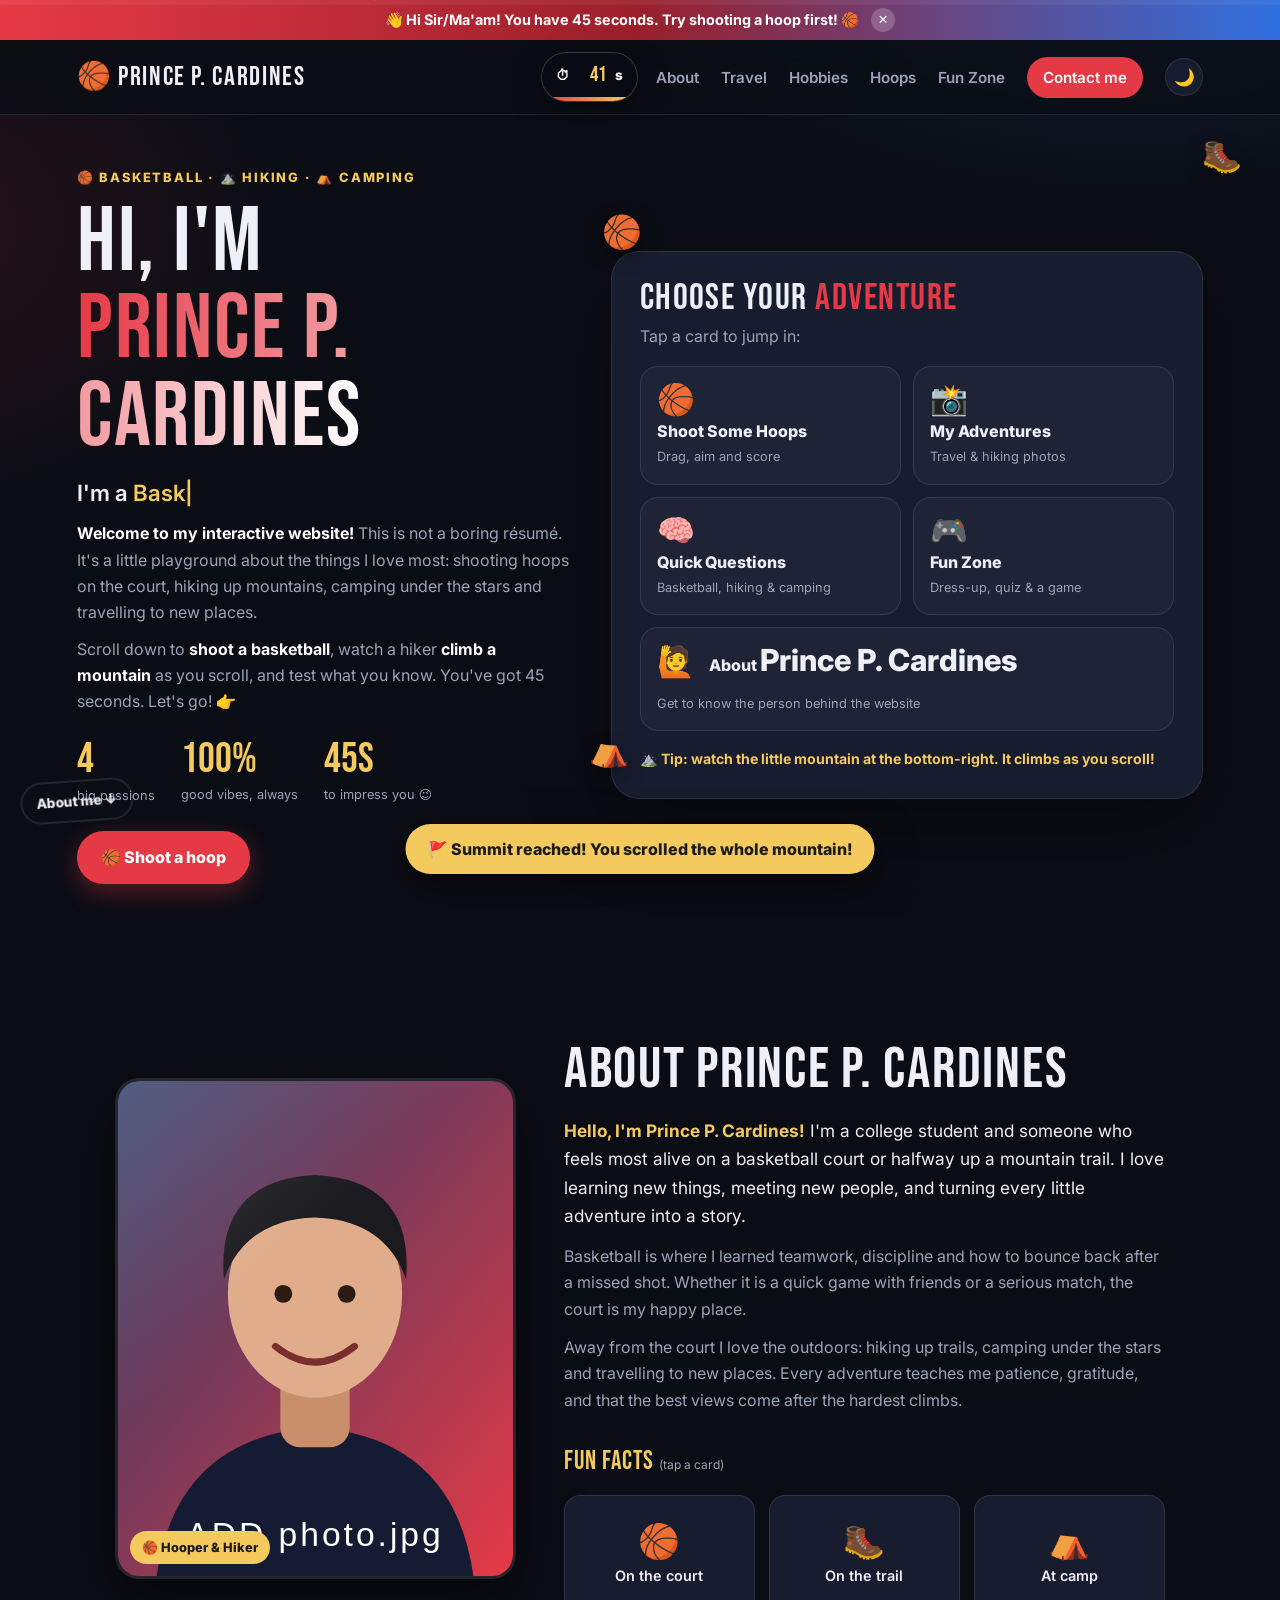
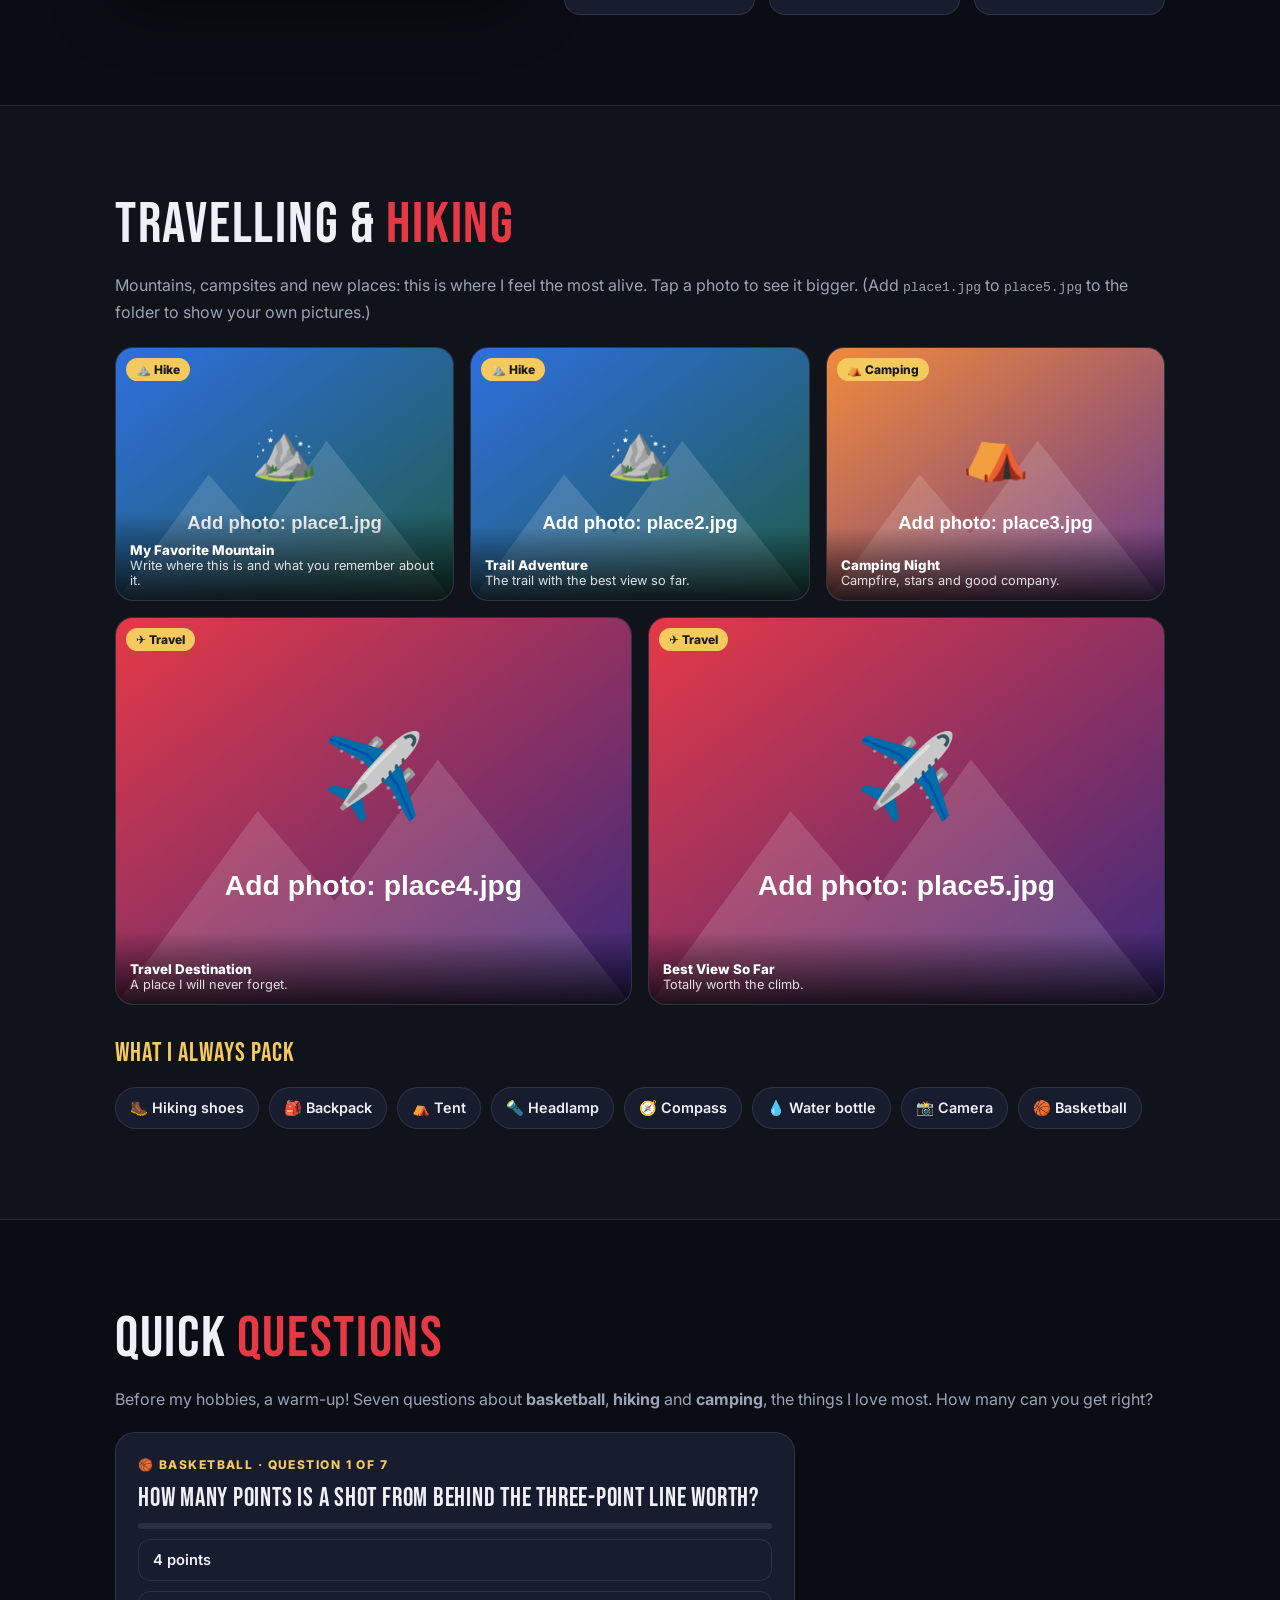
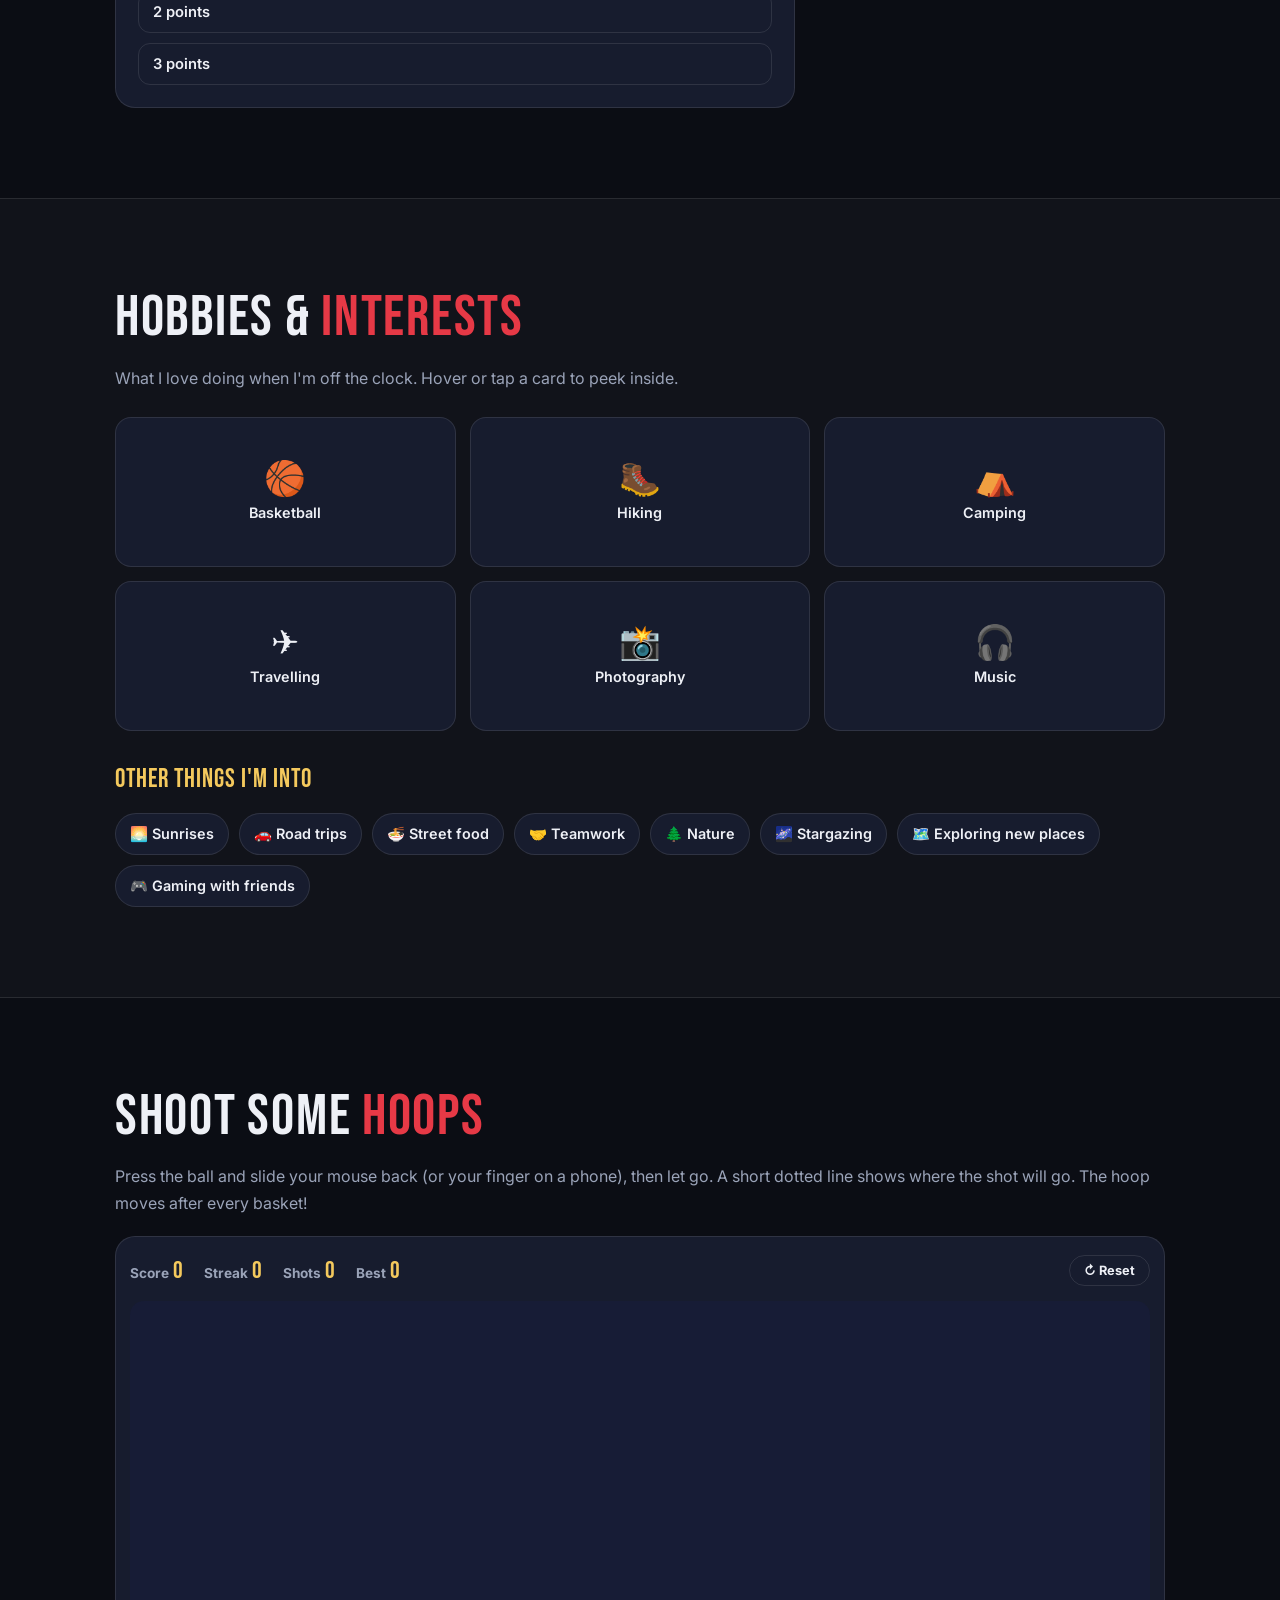
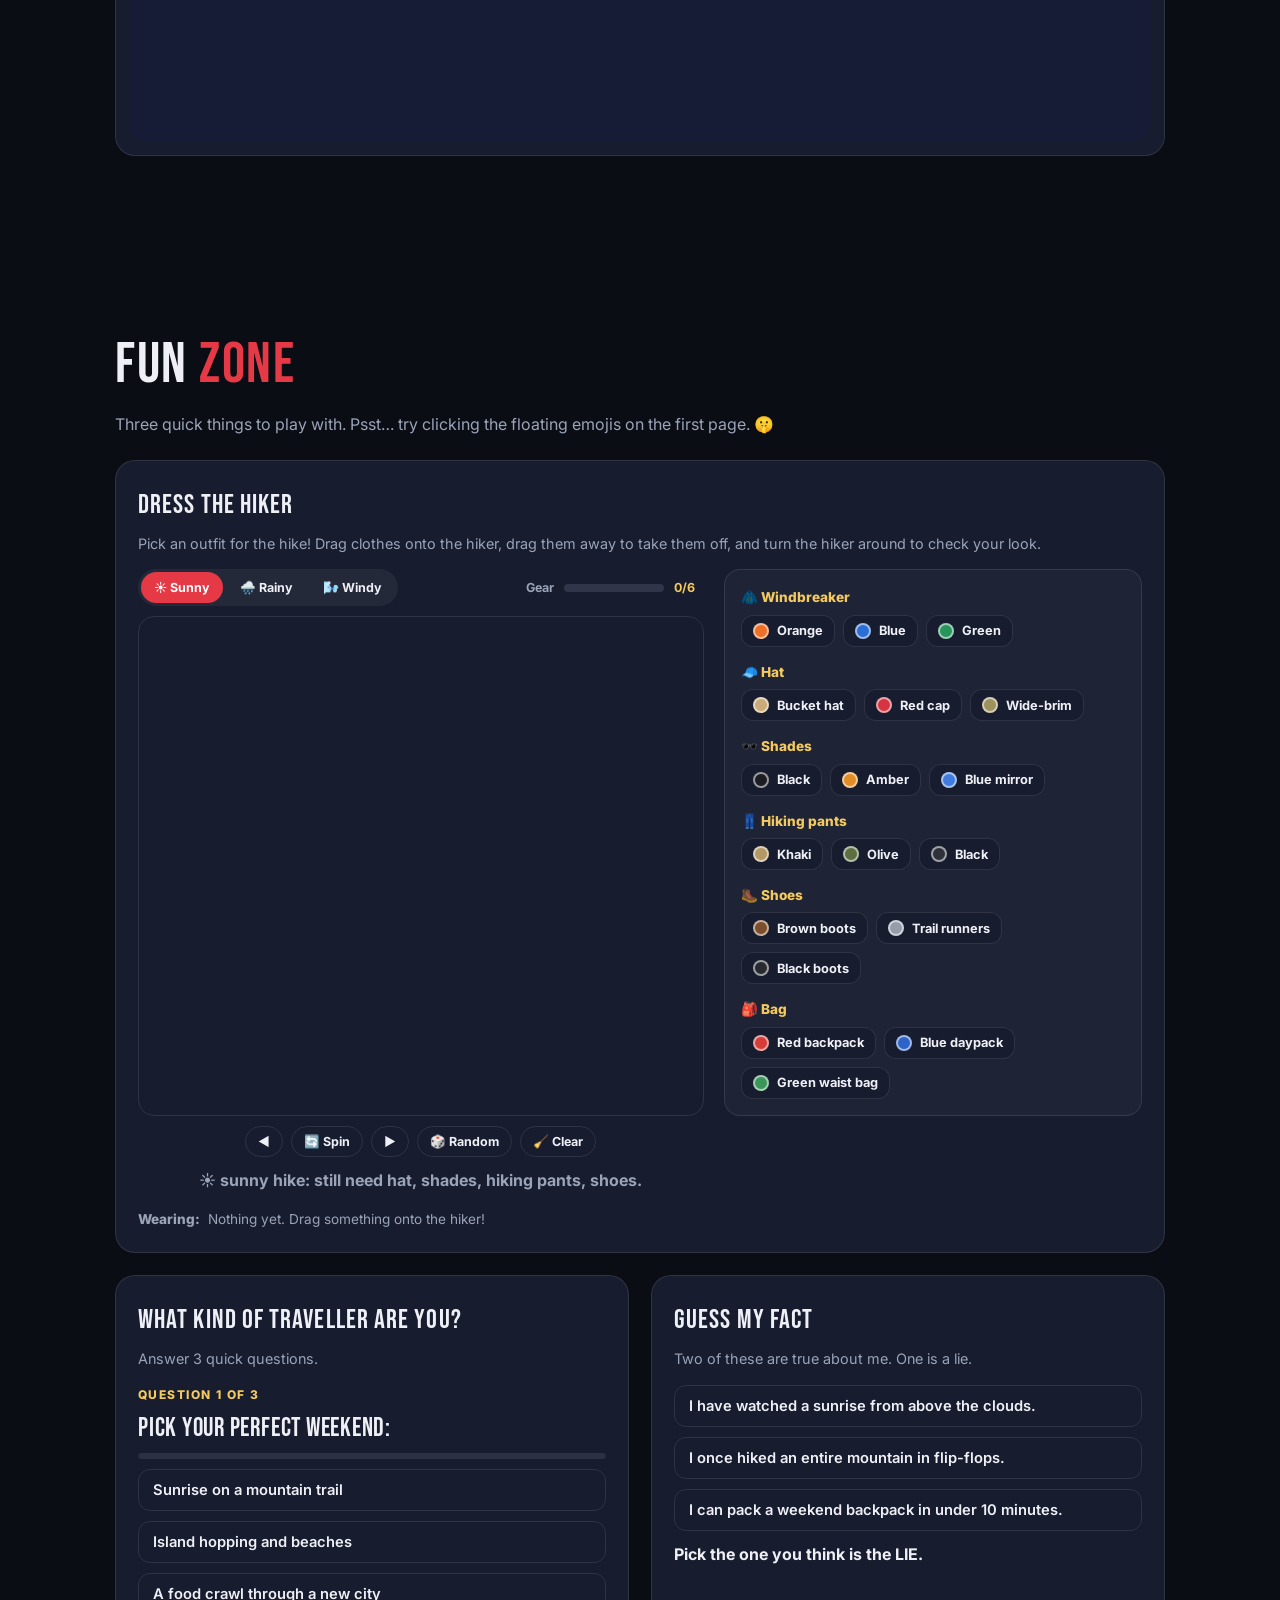
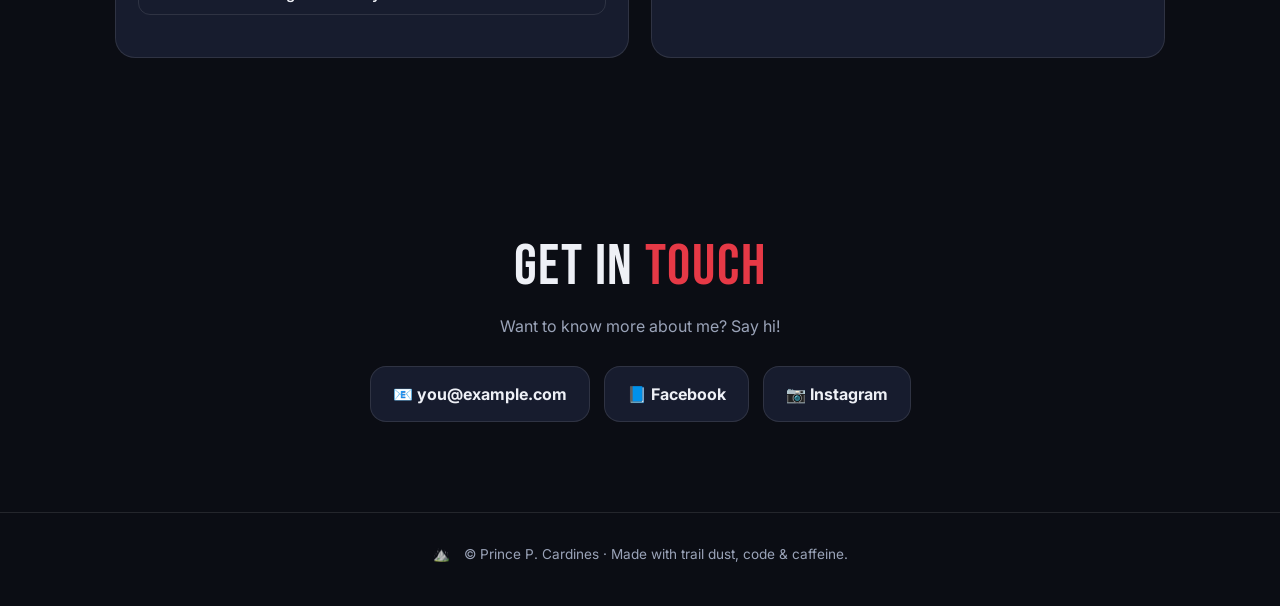
==== hci3.html @ 2a35c849 "Add files via upload" ====
<!DOCTYPE html>
<html lang="en">
<head>
<meta charset="UTF-8">
<meta name="viewport" content="width=device-width, initial-scale=1">
<title>Prince P. Cardines | Basketball, Hiking &amp; Camping</title>
<meta name="description" content="Interactive personal website of Prince P. Cardines: basketball, hiking, camping and travel. Shoot some hoops and climb the mountain!">
<link rel="preconnect" href="https://fonts.googleapis.com">
<link rel="preconnect" href="https://fonts.gstatic.com" crossorigin>
<link href="https://fonts.googleapis.com/css2?family=Bebas+Neue&family=Inter:wght@400;600;800&display=swap" rel="stylesheet">
<script>try{var t=localStorage.getItem('hc1-theme');if(t)document.documentElement.setAttribute('data-theme',t)}catch(e){}</script>
<link rel="stylesheet" href="hci3.css">
</head>
<body>

<div class="progress" aria-hidden="true"><span id="progressBar"></span></div>

<div class="welcome" id="welcome" role="note">
  <span>👋 Hi Sir/Ma'am! You have 45 seconds. Try shooting a hoop first! 🏀</span>
  <button id="welcomeClose" aria-label="Dismiss welcome message">✕</button>
</div>

<nav class="nav">
  <a class="logo" href="#home" aria-label="Prince P. Cardines, home">🏀 <span class="full" data-name>Prince P. Cardines</span><span class="ini" aria-hidden="true">PPC</span></a>
  <div class="timer" id="timer" aria-label="45 second visit timer"><span aria-hidden="true">⏱</span><b id="timerText">45</b><span>s</span></div>
  <div class="links">
    <a href="#about">About</a>
    <a href="#travel">Travel</a>
    <a href="#hobbies">Hobbies</a>
    <a href="#hoops">Hoops</a>
    <a href="#play">Fun Zone</a>
    <a href="#contact" class="pill">Contact me</a>
    <button id="themeBtn" class="theme" aria-label="Toggle light or dark theme">🌙</button>
  </div>
</nav>

<!-- ================= HERO: INTRODUCTION ================= -->
<header id="home" class="hero">
  <button class="float f1" type="button" aria-label="Secret basketball">🏀</button>
  <button class="float f2" type="button" aria-label="Secret tent">⛺</button>
  <button class="float f3" type="button" aria-label="Secret hiking boot">🥾</button>

  <div class="hero-text">
    <p class="eyebrow">🏀 Basketball &middot; ⛰️ Hiking &middot; ⛺ Camping</p>
    <h1>Hi, I'm<br><span class="name" data-name>Prince P. Cardines</span></h1>
    <p class="role">I'm a <span id="typed" class="typed"></span><span class="cursor">|</span></p>
    <p class="lead"><strong>Welcome to my interactive website!</strong> This is not a boring r&eacute;sum&eacute;. It's a little playground about the things I love most: shooting hoops on the court, hiking up mountains, camping under the stars and travelling to new places.</p>
    <p class="lead">Scroll down to <strong>shoot a basketball</strong>, watch a hiker <strong>climb a mountain</strong> as you scroll, and test what you know. You've got 45 seconds. Let's go! 👉</p>

    <div class="stats">
      <div><b data-count="4">0</b><span>big passions</span></div>
      <div><b data-count="100" data-suffix="%">0</b><span>good vibes, always</span></div>
      <div><b data-count="45" data-suffix="s">0</b><span>to impress you 😉</span></div>
    </div>

    <div class="cta">
      <a href="#hoops" class="btn">🏀 Shoot a hoop</a>
      <a href="#about" class="btn ghost">About me ↓</a>
    </div>
  </div>

  <div class="adventure" aria-label="What is inside this website">
    <h2>Choose your <span class="red">adventure</span></h2>
    <p>Tap a card to jump in:</p>
    <div class="tiles">
      <a class="tile" href="#hoops"><span>🏀</span><b>Shoot Some Hoops</b><small>Drag, aim and score</small></a>
      <a class="tile" href="#travel"><span>📸</span><b>My Adventures</b><small>Travel &amp; hiking photos</small></a>
      <a class="tile" href="#questions"><span>🧠</span><b>Quick Questions</b><small>Basketball, hiking &amp; camping</small></a>
      <a class="tile" href="#play"><span>🎮</span><b>Fun Zone</b><small>Dress-up, quiz &amp; a game</small></a>
      <a class="tile wide" href="#about"><span>🙋</span><b>About <span data-name>Prince P. Cardines</span></b><small>Get to know the person behind the website</small></a>
    </div>
    <p class="tip">⛰️ Tip: watch the little mountain at the bottom-right. It climbs as you scroll!</p>
  </div>
</header>

<main>
<!-- ================= ABOUT ================= -->
<section id="about" class="section">
  <div class="wrap about reveal">
    <div class="photo-card" id="photoCard">
      <!-- Put your picture in the same folder and name it photo.jpg -->
      <img id="photo" src="photo.jpg" alt="Portrait of Prince P. Cardines">
      <div class="badge">🏀 Hooper &amp; Hiker</div>
    </div>
    <div>
      <h2 class="title">About <span data-name>Prince P. Cardines</span></h2>
      <p class="intro"><strong>Hello, I'm <span data-name>Prince P. Cardines</span>!</strong> I'm a college student and someone who feels most alive on a basketball court or halfway up a mountain trail. I love learning new things, meeting new people, and turning every little adventure into a story.</p>
      <p>Basketball is where I learned teamwork, discipline and how to bounce back after a missed shot. Whether it is a quick game with friends or a serious match, the court is my happy place.</p>
      <p>Away from the court I love the outdoors: hiking up trails, camping under the stars and travelling to new places. Every adventure teaches me patience, gratitude, and that the best views come after the hardest climbs.</p>

      <h3 class="sub">Fun facts <small>(tap a card)</small></h3>
      <div class="facts">
        <div class="flip" tabindex="0"><div class="inner">
          <div class="face front"><span>🏀</span><p>On the court</p></div>
          <div class="face back"><p>Always ready for a <b>pickup game</b>.</p></div>
        </div></div>
        <div class="flip" tabindex="0"><div class="inner">
          <div class="face front"><span>🥾</span><p>On the trail</p></div>
          <div class="face back"><p><b>Slow and steady</b> wins the summit.</p></div>
        </div></div>
        <div class="flip" tabindex="0"><div class="inner">
          <div class="face front"><span>⛺</span><p>At camp</p></div>
          <div class="face back"><p>Best part: <b>campfire stories</b>.</p></div>
        </div></div>
      </div>
    </div>
  </div>
</section>

<!-- ================= TRAVELLING & HIKING (5 photo slots) ================= -->
<section id="travel" class="section alt">
  <div class="wrap reveal">
    <h2 class="title">Travelling &amp; <span class="red">Hiking</span></h2>
    <p class="muted">Mountains, campsites and new places: this is where I feel the most alive. Tap a photo to see it bigger. (Add <code>place1.jpg</code> to <code>place5.jpg</code> to the folder to show your own pictures.)</p>
    <div class="gallery" id="gallery"></div>
    <h3 class="sub">What I always pack</h3>
    <div class="chips">
      <span>🥾 Hiking shoes</span><span>🎒 Backpack</span><span>⛺ Tent</span><span>🔦 Headlamp</span>
      <span>🧭 Compass</span><span>💧 Water bottle</span><span>📸 Camera</span><span>🏀 Basketball</span>
    </div>
  </div>
</section>

<!-- ================= QUESTIONS (before hobbies) ================= -->
<section id="questions" class="section">
  <div class="wrap reveal">
    <h2 class="title">Quick <span class="red">Questions</span></h2>
    <p class="muted">Before my hobbies, a warm-up! Seven questions about <b>basketball</b>, <b>hiking</b> and <b>camping</b>, the things I love most. How many can you get right?</p>
    <div class="trivia" id="trivia" aria-live="polite"></div>
  </div>
</section>

<!-- ================= HOBBIES ================= -->
<section id="hobbies" class="section alt">
  <div class="wrap reveal">
    <h2 class="title">Hobbies &amp; <span class="red">Interests</span></h2>
    <p class="muted">What I love doing when I'm off the clock. Hover or tap a card to peek inside.</p>
    <div class="hobbies">
      <div class="flip big" tabindex="0"><div class="inner"><div class="face front"><span>🏀</span><p>Basketball</p></div><div class="face back"><p>My favorite way to recharge and play with friends. Try the hoop game below!</p></div></div></div>
      <div class="flip big" tabindex="0"><div class="inner"><div class="face front"><span>🥾</span><p>Hiking</p></div><div class="face back"><p>Chasing summits and sunrises. Watch the mountain climb as you scroll.</p></div></div></div>
      <div class="flip big" tabindex="0"><div class="inner"><div class="face front"><span>⛺</span><p>Camping</p></div><div class="face back"><p>Tents, campfires, stories and a sky full of stars.</p></div></div></div>
      <div class="flip big" tabindex="0"><div class="inner"><div class="face front"><span>✈️</span><p>Travelling</p></div><div class="face back"><p>New places, new food, new people and new stories.</p></div></div></div>
      <div class="flip big" tabindex="0"><div class="inner"><div class="face front"><span>📸</span><p>Photography</p></div><div class="face back"><p>Capturing the views from every trail and every trip.</p></div></div></div>
      <div class="flip big" tabindex="0"><div class="inner"><div class="face front"><span>🎧</span><p>Music</p></div><div class="face back"><p>Lo-fi and OPM keep every road trip and hike moving.</p></div></div></div>
    </div>
    <h3 class="sub">Other things I'm into</h3>
    <div class="chips">
      <span>🌅 Sunrises</span><span>🚗 Road trips</span><span>🍜 Street food</span><span>🤝 Teamwork</span>
      <span>🌲 Nature</span><span>🌌 Stargazing</span><span>🗺️ Exploring new places</span><span>🎮 Gaming with friends</span>
    </div>
  </div>
</section>

<!-- ================= HOOPS ================= -->
<section id="hoops" class="section">
  <div class="wrap reveal">
    <h2 class="title">Shoot Some <span class="red">Hoops</span></h2>
    <p class="muted">Press the ball and slide your mouse back (or your finger on a phone), then let go. A short dotted line shows where the shot will go. The hoop moves after every basket!</p>
    <div class="court-card">
      <div class="court-hud">
        <span>Score<b id="hScore">0</b></span><span>Streak<b id="hStreak">0</b></span><span>Shots<b id="hShots">0</b></span><span>Best<b id="hBest">0</b></span>
        <button id="hReset" type="button">↻ Reset</button>
      </div>
      <canvas id="court" aria-label="Basketball shooting game. Drag the ball back with your mouse or finger and release to shoot into the hoop."></canvas>
    </div>
  </div>
</section>

<!-- ================= FUN ZONE ================= -->
<section id="play" class="section">
  <div class="wrap reveal">
    <h2 class="title">Fun <span class="red">Zone</span></h2>
    <p class="muted">Three quick things to play with. Psst… try clicking the floating emojis on the first page. 🤫</p>
    <div class="play-grid">

      <div class="play-card wide dress-card">
        <h3>Dress the Hiker</h3>
        <p class="muted">Pick an outfit for the hike! Drag clothes onto the hiker, drag them away to take them off, and turn the hiker around to check your look.</p>
        <div class="dress">
          <div class="dress-stage">
            <div class="dress-top">
              <div class="d-group" role="group" aria-label="Weather">
                <button type="button" class="d-btn on" data-wx="sunny">☀️ Sunny</button>
                <button type="button" class="d-btn" data-wx="rainy">🌧️ Rainy</button>
                <button type="button" class="d-btn" data-wx="windy">🌬️ Windy</button>
              </div>
              <div class="dress-meter"><span>Gear</span><div class="bar"><i id="dFill"></i></div><b id="dCount">0/6</b></div>
            </div>
            <canvas id="dressCv" tabindex="0" aria-label="3D hiker. Drag the background to turn the hiker around. Drag worn clothes away from the hiker to take them off. Use the left and right arrow keys to rotate."></canvas>
            <div class="dress-controls">
              <button type="button" class="d-btn" id="dLeft" aria-label="Turn left">◀</button>
              <button type="button" class="d-btn" id="dSpin">🔄 Spin</button>
              <button type="button" class="d-btn" id="dRight" aria-label="Turn right">▶</button>
              <button type="button" class="d-btn" id="dRandom">🎲 Random</button>
              <button type="button" class="d-btn" id="dClear">🧹 Clear</button>
            </div>
            <p class="dress-advice" id="dAdvice" aria-live="polite"></p>
          </div>
          <div>
            <div class="closet" id="closet" aria-label="Closet. Click an item to wear it, or drag it onto the hiker."></div>
          </div>
        </div>
        <div class="worn" id="worn" aria-live="polite"></div>
      </div>

      <div class="play-card">
        <h3>What kind of traveller are you?</h3>
        <p class="muted">Answer 3 quick questions.</p>
        <div class="quiz" id="quiz" aria-live="polite"></div>
      </div>

      <div class="play-card">
        <h3>Guess my fact</h3>
        <p class="muted">Two of these are true about me. One is a lie.</p>
        <div class="guess" id="guess">
          <button class="g-btn">I have watched a sunrise from above the clouds.</button>
          <button class="g-btn" data-lie="1">I once hiked an entire mountain in flip-flops.</button>
          <button class="g-btn">I can pack a weekend backpack in under 10 minutes.</button>
          <p id="guessOut">Pick the one you think is the LIE.</p>
          <button class="g-again" id="guessAgain" hidden>↻ Play again</button>
        </div>
      </div>

    </div>
  </div>
</section>

<!-- ================= CONTACT ================= -->
<section id="contact" class="section">
  <div class="wrap reveal contact">
    <h2 class="title">Get in <span class="red">touch</span></h2>
    <p class="muted">Want to know more about me? Say hi!</p>
    <div class="contact-cards">
      <a class="c-card" data-email href="#">📧 <span data-email-text>you@example.com</span></a>
      <a class="c-card" data-facebook href="#" target="_blank" rel="noopener">📘 Facebook</a>
      <a class="c-card" data-instagram href="#" target="_blank" rel="noopener">📷 Instagram</a>
    </div>
  </div>
</section>
</main>

<footer>
  <span aria-hidden="true">⛰️</span>
  <p>&copy; <span data-name>Prince P. Cardines</span> &middot; Made with trail dust, code &amp; caffeine.</p>
</footer>

<div class="lightbox" id="lightbox" hidden role="dialog" aria-modal="true" aria-label="Photo viewer">
  <button class="lb-close" id="lbClose" type="button" aria-label="Close photo">✕</button>
  <figure><img id="lbImg" alt=""><figcaption id="lbCap"></figcaption></figure>
</div>

<div class="climb" id="climb" aria-hidden="true">
  <svg viewBox="0 0 150 96">
    <defs><linearGradient id="mtg" x1="0" y1="0" x2="0" y2="1"><stop offset="0" stop-color="#6c7db0"/><stop offset="1" stop-color="#2a3358"/></linearGradient></defs>
    <path d="M2 94 L48 38 L64 54 L100 12 L148 94Z" fill="url(#mtg)"/>
    <path d="M100 12 L88 28 L96 25 L102 31 L108 24 L114 28Z" fill="#fff" opacity=".95"/>
    <path id="climbTrail" d="M14 90 C 34 86, 38 74, 52 70 S 70 62, 76 50 S 92 34, 100 14" fill="none" stroke="rgba(255,255,255,.4)" stroke-width="2" stroke-dasharray="3 3"/>
    <path id="climbDone" d="" fill="none" stroke="#e63946" stroke-width="2.6" stroke-linecap="round"/>
    <text x="100" y="12" font-size="12" text-anchor="middle">🚩</text>
    <text id="climbHiker" x="14" y="94" font-size="15" text-anchor="middle">🧗</text>
  </svg>
  <div class="c-info"><b id="climbAlt">0 m</b><span id="climbLabel">⛺ Base camp</span></div>
</div>

<div class="toast" id="toast" role="status" aria-live="polite"></div>

<script src="hci3.js"></script>
</body>
</html>
---- hci3.css ----
:root{
  --bg:#0b0d14; --bg2:#10131f; --card:#171c2e; --line:rgba(255,255,255,.1);
  --text:#eef0f6; --mute:#9aa3b8; --red:#e63946; --blue:#2f6fe0; --gold:#f4c95d;
  --radius:20px;
  --display:'Bebas Neue',Impact,'Arial Narrow',sans-serif;
  --body:'Inter',system-ui,-apple-system,'Segoe UI',Roboto,sans-serif;
}
*{box-sizing:border-box;margin:0;padding:0}
html{scroll-behavior:smooth;scroll-padding-top:70px}
body{
  font-family:var(--body);background:var(--bg);color:var(--text);line-height:1.65;overflow-x:hidden;
  background-image:
    radial-gradient(900px 500px at 88% -10%,rgba(47,111,224,.2),transparent 60%),
    radial-gradient(700px 500px at -10% 25%,rgba(230,57,70,.15),transparent 60%);
  background-attachment:fixed;
}
a{color:inherit;text-decoration:none}
button{font-family:inherit;cursor:pointer}
.red{color:var(--red)}
.muted{color:var(--mute)}

/* ---------- scroll progress ---------- */
.progress{position:fixed;top:0;left:0;right:0;height:5px;z-index:100;background:rgba(255,255,255,.06)}
.progress span{display:block;height:100%;width:0;
  background:linear-gradient(90deg,var(--red),var(--gold));
  background-size:100% 100%}
@keyframes stripes{to{background-position:34px 0}}

/* ---------- nav ---------- */
.nav{position:sticky;top:5px;z-index:50;display:flex;justify-content:space-between;align-items:center;
  padding:12px 6vw;backdrop-filter:blur(12px);background:rgba(11,13,20,.7);border-bottom:1px solid var(--line)}
.logo{font-family:var(--display);font-size:1.7rem;letter-spacing:.06em}
.links{display:flex;gap:22px;align-items:center;font-weight:600;font-size:.95rem}
.links a{color:var(--mute);transition:color .2s}
.links a:hover{color:#fff}
.links .pill{background:var(--red);color:#fff;padding:8px 16px;border-radius:99px}
.links .pill:hover{background:#ff4d5a}

/* ---------- hero ---------- */
.hero{display:grid;grid-template-columns:minmax(0,1fr) minmax(0,1.2fr);gap:40px;align-items:center;
  min-height:calc(100vh - 64px);padding:32px 6vw 48px}
.eyebrow{color:var(--gold);font-weight:800;letter-spacing:.14em;text-transform:uppercase;font-size:.8rem;margin-bottom:10px;animation:fadeUp .7s both}
h1{font-family:var(--display);font-weight:400;font-size:clamp(3.2rem,7.2vw,6.4rem);line-height:.95;letter-spacing:.02em;animation:fadeUp .7s .1s both}
h1 .name{background:linear-gradient(90deg,var(--red),#fff 50%,var(--blue));-webkit-background-clip:text;background-clip:text;color:transparent;
  background-size:200% 100%;animation:shine 4s linear infinite}
@keyframes shine{to{background-position:-200% 0}}
.role{font-size:1.4rem;font-weight:600;margin:14px 0 8px;animation:fadeUp .7s .2s both}
.typed{color:var(--gold)}
.cursor{color:var(--gold);animation:blink 1s steps(1) infinite}
@keyframes blink{50%{opacity:0}}
.lead{color:var(--mute);max-width:520px;animation:fadeUp .7s .3s both}
.lead strong{color:#fff}
.stats{display:flex;gap:26px;margin:24px 0;animation:fadeUp .7s .4s both;flex-wrap:wrap}
.stats b{display:block;font-family:var(--display);font-size:2.6rem;font-weight:400;color:var(--gold);line-height:1}
.stats span{font-size:.8rem;color:var(--mute)}
.cta{display:flex;gap:12px;flex-wrap:wrap;animation:fadeUp .7s .5s both}
.btn{display:inline-block;background:var(--red);color:#fff;font-weight:800;padding:13px 24px;border-radius:99px;
  transition:transform .2s,box-shadow .2s,background .2s;box-shadow:0 8px 24px rgba(230,57,70,.35)}
.btn:hover{transform:translateY(-3px);background:#ff4d5a}
.btn.ghost{background:transparent;border:2px solid var(--line);box-shadow:none}
.btn.ghost:hover{border-color:#fff;background:rgba(255,255,255,.06)}
.btn.big{font-size:1.15rem;padding:16px 34px;margin-top:22px}
@keyframes fadeUp{from{opacity:0;transform:translateY(18px)}to{opacity:1;transform:none}}

/* ---------- 3D stage ---------- */
.stage{position:relative;display:flex;flex-direction:column;height:min(78vh,740px);min-height:580px;
  border-radius:28px;border:1px solid var(--line);overflow:hidden;
  background:radial-gradient(circle at 50% 35%,#27304f 0%,#141830 55%,#0c0f1c 100%);
  box-shadow:0 30px 80px rgba(0,0,0,.5);animation:fadeUp .8s .2s both}
.stage:not(.touched){animation:fadeUp .8s .2s both,glow 2.2s 1.2s ease-in-out infinite}
@keyframes glow{0%,100%{box-shadow:0 30px 80px rgba(0,0,0,.5),0 0 0 0 rgba(244,201,93,0)}
  50%{box-shadow:0 30px 80px rgba(0,0,0,.5),0 0 0 6px rgba(244,201,93,.28)}}

.hud{position:absolute;top:14px;left:14px;right:14px;display:flex;justify-content:space-between;align-items:flex-start;gap:10px;pointer-events:none}
.meter{display:flex;align-items:center;gap:10px;background:rgba(10,12,22,.7);backdrop-filter:blur(8px);
  border:1px solid var(--line);padding:8px 14px;border-radius:99px;font-size:.78rem;font-weight:600}
.meter .bar{width:110px;height:8px;border-radius:99px;background:rgba(255,255,255,.12);overflow:hidden}
.meter i{display:block;height:100%;width:0;border-radius:99px;transition:width .15s;
  background:linear-gradient(90deg,var(--red),var(--gold));background-size:100% 100%}
.meter b{min-width:34px;text-align:right;color:var(--gold)}
.chip{background:var(--gold);color:#1b1b1b;font-weight:800;padding:8px 14px;border-radius:99px;font-size:.8rem}

.hint{position:absolute;left:50%;top:70px;transform:translateX(-50%);background:var(--gold);color:#1b1b1b;font-weight:800;
  padding:10px 18px;border-radius:99px;font-size:.9rem;pointer-events:none;white-space:nowrap;
  animation:bob 1.4s ease-in-out infinite;transition:opacity .4s}
.hint.gone{opacity:0;animation:none}
.scissor{display:inline-block;animation:snip .6s steps(2) infinite}
@keyframes bob{50%{transform:translateX(-50%) translateY(7px)}}
@keyframes snip{50%{transform:rotate(-18deg)}}



.toolbar{display:flex;flex-wrap:wrap;gap:8px 14px;padding:12px 14px;background:rgba(8,10,18,.78);border-top:1px solid var(--line);justify-content:center}
.group{display:flex;gap:4px;align-items:center;padding:3px;border-radius:99px;background:rgba(255,255,255,.05)}
.toolbar button{border:1px solid transparent;background:transparent;color:var(--text);font-size:.76rem;font-weight:700;
  padding:7px 11px;border-radius:99px;transition:background .15s,transform .15s}
.toolbar button:hover{background:rgba(255,255,255,.12);transform:translateY(-1px)}
.toolbar button.on{background:var(--red);color:#fff}
.toolbar button:focus-visible{outline:2px solid var(--gold);outline-offset:2px}

/* ---------- sections ---------- */
.section{padding:90px 6vw}
.section.alt{background:rgba(255,255,255,.025);border-block:1px solid var(--line)}
.wrap{max-width:1050px;margin:0 auto}
.title{font-family:var(--display);font-weight:400;font-size:clamp(2.4rem,5vw,3.6rem);letter-spacing:.03em;line-height:1;margin-bottom:18px}
.sub{font-family:var(--display);font-weight:400;font-size:1.6rem;letter-spacing:.04em;margin:28px 0 12px;color:var(--gold)}
.sub small{font-family:var(--body);font-size:.75rem;color:var(--mute);letter-spacing:0}
.reveal{opacity:0;transform:translateY(34px);transition:opacity .8s,transform .8s}
.reveal.in{opacity:1;transform:none}

.about{display:grid;grid-template-columns:minmax(0,.8fr) minmax(0,1.2fr);gap:48px;align-items:center}
.about p{color:var(--mute);margin-bottom:12px}
.photo-card{position:relative;aspect-ratio:4/5;border-radius:24px;overflow:hidden;border:3px solid var(--line);
  transition:transform .15s ease-out;transform-style:preserve-3d;box-shadow:0 24px 60px rgba(0,0,0,.5);will-change:transform}
.photo-card::before{content:"";position:absolute;inset:0;z-index:2;pointer-events:none;border-radius:21px;
  background:linear-gradient(135deg,rgba(255,255,255,.18),transparent 40%)}
.photo-card img{width:100%;height:100%;object-fit:cover;display:block}
.badge{position:absolute;left:12px;bottom:12px;z-index:3;background:var(--gold);color:#1b1b1b;font-weight:800;font-size:.8rem;padding:6px 12px;border-radius:99px}

/* flip cards */
.facts,.hobbies{display:grid;gap:14px}
.facts{grid-template-columns:repeat(3,1fr)}
.hobbies{grid-template-columns:repeat(3,1fr);margin-top:26px}
.flip{perspective:800px;height:120px;cursor:pointer;outline:none}
.flip.big{height:150px}
.flip .inner{position:relative;width:100%;height:100%;transition:transform .55s;transform-style:preserve-3d}
.flip.flipped .inner{transform:rotateY(180deg)}
@media (hover:hover){.flip:hover .inner{transform:rotateY(180deg)}}
.flip:focus-visible .inner{outline:2px solid var(--gold);border-radius:16px}
.face{position:absolute;inset:0;backface-visibility:hidden;-webkit-backface-visibility:hidden;border-radius:16px;
  display:flex;flex-direction:column;align-items:center;justify-content:center;text-align:center;padding:12px;
  background:var(--card);border:1px solid var(--line)}
.face span{font-size:2.1rem;line-height:1.1}
.face p{margin:4px 0 0;color:var(--text);font-weight:600;font-size:.9rem}
.face.back{transform:rotateY(180deg);background:linear-gradient(135deg,var(--red),#9b1f2b)}
.face.back p{color:#fff;margin:0;font-weight:600}

/* skills */
.skill-grid{display:grid;grid-template-columns:repeat(2,1fr);gap:20px 40px}
.skill .row{display:flex;justify-content:space-between;font-weight:600;margin-bottom:6px}
.skill .row b{color:var(--gold)}
.skill .bar{height:12px;border-radius:99px;background:rgba(255,255,255,.08);overflow:hidden}
.skill i{display:block;height:100%;width:0;border-radius:99px;transition:width 1.4s cubic-bezier(.2,.8,.2,1);
  background:linear-gradient(90deg,var(--red),var(--gold));background-size:100% 100%}
.skills.in .skill i{width:var(--lvl)}
.skills.in .skill:nth-child(2) i{transition-delay:.1s}.skills.in .skill:nth-child(3) i{transition-delay:.2s}
.skills.in .skill:nth-child(4) i{transition-delay:.3s}.skills.in .skill:nth-child(5) i{transition-delay:.4s}
.skills.in .skill:nth-child(6) i{transition-delay:.5s}
.chips{display:flex;flex-wrap:wrap;gap:10px}
.chips span{background:var(--card);border:1px solid var(--line);padding:8px 14px;border-radius:99px;font-weight:600;font-size:.9rem;
  transition:transform .2s,border-color .2s,background .2s}
.chips span:hover{transform:translateY(-4px) rotate(-2deg);border-color:var(--gold);background:#1f2540}


/* contact */
.contact{text-align:center}
.contact-cards{display:flex;flex-wrap:wrap;justify-content:center;gap:14px;margin-top:26px}
.c-card{background:var(--card);border:1px solid var(--line);padding:14px 22px;border-radius:16px;font-weight:700;transition:transform .2s,border-color .2s}
.c-card:hover{transform:translateY(-5px);border-color:var(--red)}

footer{display:flex;align-items:center;justify-content:center;gap:14px;padding:30px 6vw 40px;color:var(--mute);font-size:.85rem;border-top:1px solid var(--line)}

.toast{position:fixed;left:50%;bottom:26px;transform:translate(-50%,30px);opacity:0;z-index:200;pointer-events:none;
  background:var(--gold);color:#1b1b1b;font-weight:800;padding:12px 22px;border-radius:99px;box-shadow:0 12px 40px rgba(0,0,0,.5);
  transition:opacity .3s,transform .3s;max-width:92vw;text-align:center}
.toast.show{opacity:1;transform:translate(-50%,0)}

/* ---------- responsive ---------- */
@media (max-width:960px){
  .hero{grid-template-columns:1fr;min-height:0}
  .stage{height:78vh;min-height:560px}
  .about{grid-template-columns:1fr}
  .photo-card{max-width:320px;margin:0 auto}
  .skill-grid{grid-template-columns:1fr}
  .links a:not(.pill){display:none}
}
@media (max-width:560px){
  .facts,.hobbies{grid-template-columns:repeat(2,1fr)}
  
  .meter .bar{width:70px}
}
@media (prefers-reduced-motion:reduce){
  *,*::before,*::after{animation-duration:.01ms!important;animation-iteration-count:1!important;transition-duration:.01ms!important}
  html{scroll-behavior:auto}
  .reveal{opacity:1;transform:none}
}

/* ================= NEW FEATURES (hc1) ================= */

/* light theme */
:root[data-theme="light"]{
  --bg:#f4f6fb; --card:#ffffff; --line:rgba(15,20,40,.13);
  --text:#151826; --mute:#566079; --gold:#c07f00;
}
:root[data-theme="light"] .nav{background:rgba(244,246,251,.8)}
:root[data-theme="light"] .links a:hover{color:var(--text)}
:root[data-theme="light"] .section.alt{background:rgba(15,20,40,.04)}
:root[data-theme="light"] h1 .name{background-image:linear-gradient(90deg,var(--red),#151826 50%,var(--blue));-webkit-background-clip:text;background-clip:text}
:root[data-theme="light"] .lead strong{color:var(--text)}
:root[data-theme="light"] .btn.ghost:hover{border-color:var(--text);background:rgba(15,20,40,.05)}
:root[data-theme="light"] .chips span:hover{background:#e8ecf7}
:root[data-theme="light"] .photo-card,:root[data-theme="light"] .c-card{box-shadow:0 6px 20px rgba(15,20,40,.08)}

.theme{background:var(--card);border:1px solid var(--line);color:var(--text);width:38px;height:38px;border-radius:50%;font-size:1.05rem;
  display:inline-grid;place-items:center;transition:transform .2s,border-color .2s}
.theme:hover{transform:rotate(20deg) scale(1.08);border-color:var(--gold)}
.theme:focus-visible{outline:2px solid var(--gold);outline-offset:2px}

/* welcome strip */
.welcome{display:flex;align-items:center;justify-content:center;gap:12px;padding:8px 14px;text-align:center;
  background:linear-gradient(90deg,var(--red),#9b1f2b 50%,var(--blue));color:#fff;font-weight:700;font-size:.9rem;
  max-height:80px;overflow:hidden;transition:max-height .4s,padding .4s,opacity .4s}
.welcome.hide{max-height:0;padding-block:0;opacity:0}
.welcome button{background:rgba(255,255,255,.2);border:0;color:#fff;width:24px;height:24px;border-radius:50%;line-height:1;font-size:.8rem}
.welcome button:hover{background:rgba(255,255,255,.35)}

/* 45s countdown badge */
.timer{position:relative;margin-left:auto;margin-right:18px;display:flex;align-items:center;gap:8px;
  padding:5px 14px 9px;border-radius:99px;font-weight:800;font-size:.85rem;overflow:hidden;
  background:rgba(10,12,22,.85);color:#fff;border:1px solid rgba(255,255,255,.18);backdrop-filter:blur(8px);
  box-shadow:0 10px 30px rgba(0,0,0,.35);--p:100%}
.timer b{font-family:var(--display);font-weight:400;font-size:1.3rem;letter-spacing:.04em;color:var(--gold);min-width:1.4em;text-align:right}
.timer::after{content:"";position:absolute;left:0;bottom:0;height:4px;width:var(--p);transition:width .3s linear;
  background:linear-gradient(90deg,var(--red),var(--gold));background-size:100% 100%}
.timer.low b{color:#ff6b75;animation:blink 1s steps(1) infinite}
.timer.done{background:var(--gold);color:#1b1b1b;animation:fadeUp .5s both}
.timer.done::after{display:none}

/* confetti layer */
.confetti{position:fixed;inset:0;width:100%;height:100%;pointer-events:none;z-index:300}



/* fun zone */
.muted.center,.center{text-align:center}
.play-grid{display:grid;grid-template-columns:repeat(2,minmax(0,1fr));gap:22px;margin-top:22px}
.play-card{background:var(--card);border:1px solid var(--line);border-radius:var(--radius);padding:22px}
.play-card.wide{grid-column:1/-1}
.play-card h3{font-family:var(--display);font-weight:400;font-size:1.7rem;letter-spacing:.04em;margin-bottom:4px}
.play-card .muted{font-size:.9rem;margin-bottom:14px}

.ba{position:relative;--pos:50%;max-width:620px;margin:0 auto;aspect-ratio:4/3;border-radius:16px;overflow:hidden;user-select:none;touch-action:pan-y;border:1px solid var(--line)}
.ba img{position:absolute;inset:0;width:100%;height:100%;object-fit:cover;pointer-events:none}
.ba .after{clip-path:inset(0 0 0 var(--pos))}
.ba .handle{position:absolute;top:0;bottom:0;left:var(--pos);width:4px;margin-left:-2px;background:#fff;pointer-events:none;box-shadow:0 0 12px rgba(0,0,0,.5)}
.ba .handle::after{content:"↔";position:absolute;top:50%;left:50%;transform:translate(-50%,-50%);width:42px;height:42px;border-radius:50%;
  display:grid;place-items:center;background:var(--red);color:#fff;font-weight:800;box-shadow:0 4px 14px rgba(0,0,0,.45)}
.ba .tag{position:absolute;top:10px;padding:4px 10px;border-radius:99px;background:rgba(0,0,0,.6);color:#fff;font-size:.75rem;font-weight:800;pointer-events:none}
.ba .tag.l{left:10px}.ba .tag.r{right:10px}
.ba input{position:absolute;inset:0;width:100%;height:100%;margin:0;opacity:0;cursor:ew-resize}
.ba:focus-within{outline:3px solid var(--gold);outline-offset:3px}

.quiz{min-height:250px;display:flex;flex-direction:column;gap:10px}
.q-step{font-size:.75rem;font-weight:800;letter-spacing:.12em;text-transform:uppercase;color:var(--gold)}
.q-q,.q-res{font-family:var(--display);font-weight:400;font-size:1.6rem;letter-spacing:.03em;line-height:1.1}
.q-text{color:var(--mute)}
.q-bar{height:6px;border-radius:99px;background:rgba(128,128,150,.2);overflow:hidden}
.q-bar i{display:block;height:100%;background:var(--red);transition:width .4s}
.q-btn,.g-btn,.g-again{text-align:left;background:transparent;color:var(--text);border:1px solid var(--line);border-radius:12px;
  padding:11px 14px;font-weight:600;font-size:.92rem;transition:transform .15s,border-color .15s,background .15s}
.q-btn:hover,.g-btn:hover{transform:translateX(5px);border-color:var(--red);background:rgba(230,57,70,.08)}
.q-btn:focus-visible,.g-btn:focus-visible,.g-again:focus-visible{outline:2px solid var(--gold);outline-offset:2px}

.guess{display:flex;flex-direction:column;gap:10px}
.g-btn.truth{border-color:#2fb36a;background:rgba(47,179,106,.14)}
.g-btn.lie{border-color:var(--red);background:rgba(230,57,70,.16)}
.g-btn.truth::after{content:"  ✅ true";font-weight:800;color:#2fb36a}
.g-btn.lie::after{content:"  ❌ the lie";font-weight:800;color:var(--red)}
#guessOut{font-weight:700;min-height:1.6em}
.g-again{align-self:flex-start}

@media (max-width:960px){.play-grid{grid-template-columns:1fr}.timer{font-size:.78rem}}

/* small phones: keep the nav on one line */
@media (max-width:560px){
  .nav{padding:10px 4vw;gap:8px}
  .logo{font-size:1.3rem;white-space:nowrap}
  .logo .full{display:none}
  .logo .ini{display:inline}
  .links{gap:8px}
  .links .pill{padding:7px 12px;white-space:nowrap;font-size:.8rem}
  .timer{margin-right:6px;padding:4px 10px 8px;font-size:.75rem;white-space:nowrap}
  .timer b{font-size:1.1rem}
  .theme{width:34px;height:34px}
}

/* ================= NEW (hoops, climb, questions) ================= */

/* nav: hide section links earlier so a long name never crowds it */
@media (max-width:1180px){.links a:not(.pill){display:none}}
.logo .ini{display:none}

.about .intro{color:var(--text);font-size:1.08rem}
.about .intro strong{color:var(--gold)}

/* questions (trivia) */
.trivia{display:flex;flex-direction:column;gap:10px;max-width:680px;margin-top:20px;background:var(--card);
  border:1px solid var(--line);border-radius:var(--radius);padding:22px}
.q-btn:disabled{cursor:default}
.q-btn:disabled:hover{transform:none}
a.q-btn{display:block;text-align:center}
.q-btn.right{border-color:#2fb36a;background:rgba(47,179,106,.16)}
.q-btn.wrong{border-color:var(--red);background:rgba(230,57,70,.16)}
.t-why{color:var(--mute);font-size:.92rem}
.t-next{align-self:flex-start;background:var(--red);color:#fff;border:0;border-radius:99px;padding:10px 20px;font-weight:800}
.t-next:hover{background:#ff4d5a}
.t-next:focus-visible{outline:2px solid var(--gold);outline-offset:2px}
.t-row{display:flex;gap:10px;flex-wrap:wrap}
.t-row .q-btn{flex:1 1 160px}

/* basketball game */
.court-card{background:var(--card);border:1px solid var(--line);border-radius:var(--radius);padding:14px;margin-top:20px}
.court-hud{display:flex;flex-wrap:wrap;gap:6px 20px;align-items:center;font-weight:700;font-size:.85rem;color:var(--mute);margin-bottom:10px}
.court-hud b{font-family:var(--display);font-weight:400;font-size:1.5rem;color:var(--gold);margin-left:4px;letter-spacing:.04em}
.court-hud button{margin-left:auto;background:transparent;color:var(--text);border:1px solid var(--line);border-radius:99px;padding:7px 14px;font-weight:700;font-size:.8rem}
.court-hud button:hover{border-color:var(--red)}
.court-hud button:focus-visible{outline:2px solid var(--gold);outline-offset:2px}
#court{display:block;width:100%;height:clamp(300px,50vw,440px);border-radius:14px;touch-action:none;background:#171c36}

/* mountain-climb scroll tracker */
.climb{position:fixed;right:14px;bottom:14px;z-index:140;width:168px;padding:8px 10px 10px;border-radius:16px;
  background:var(--card);border:1px solid var(--line);box-shadow:0 12px 34px rgba(0,0,0,.4);
  opacity:0;transform:translateY(18px);transition:opacity .4s,transform .4s;pointer-events:none}
.climb.show{opacity:.97;transform:none}
.climb svg{display:block;width:100%;height:auto}
.climb .c-info{display:flex;justify-content:space-between;align-items:baseline;gap:6px;margin-top:2px}
.climb b{font-family:var(--display);font-weight:400;font-size:1.25rem;letter-spacing:.04em;color:var(--gold)}
.climb span{font-size:.72rem;font-weight:700;color:var(--mute);text-align:right}
@media (max-width:560px){.climb{width:126px;right:8px;bottom:8px}.climb b{font-size:1rem}.climb span{font-size:.62rem}}

/* polish: climb card text + mobile initials */
.climb .c-info{flex-direction:column;align-items:flex-start;gap:0;margin-top:4px}
.climb b{white-space:nowrap;line-height:1.1}
.climb span{white-space:nowrap;text-align:left}
@media (max-width:560px){.logo .full{display:none}.logo .ini{display:inline;font-size:1.15rem;letter-spacing:.08em}}

/* ================= OUTDOOR VERSION (intro hero, gallery) ================= */
/* intro hero: floating emojis (clickable secrets) */
.hero{position:relative}
.float{position:absolute;z-index:2;background:none;border:0;font-size:2rem;line-height:1;cursor:pointer;
  animation:floaty 6s ease-in-out infinite;filter:drop-shadow(0 6px 10px rgba(0,0,0,.35))}
.float:focus-visible{outline:2px solid var(--gold);outline-offset:4px;border-radius:8px}
.float.f1{left:47%;top:12%}
.float.f2{left:46%;top:74%;animation-delay:-2s}
.float.f3{right:3%;top:3%;animation-delay:-4s}
@keyframes floaty{0%,100%{transform:translateY(0) rotate(-6deg)}50%{transform:translateY(-14px) rotate(8deg)}}

.lead + .lead{margin-top:10px}

/* "choose your adventure" card */
.adventure{background:var(--card);border:1px solid var(--line);border-radius:28px;padding:28px;
  box-shadow:0 30px 80px rgba(0,0,0,.35);animation:fadeUp .8s .2s both}
.adventure h2{font-family:var(--display);font-weight:400;font-size:2.3rem;letter-spacing:.04em;line-height:1}
.adventure > p{color:var(--mute);margin:6px 0 16px}
.tiles{display:grid;grid-template-columns:repeat(2,minmax(0,1fr));gap:12px}
.tile{display:flex;flex-direction:column;gap:2px;padding:16px;border-radius:18px;border:1px solid var(--line);
  background:rgba(128,128,150,.07);transition:transform .2s,border-color .2s,background .2s}
.tile span{font-size:1.9rem;line-height:1.1}
.tile b{font-weight:800}
.tile small{color:var(--mute);font-size:.8rem}
.tile:hover{transform:translateY(-5px) rotate(-1deg);border-color:var(--red);background:rgba(230,57,70,.1)}
.tile:focus-visible{outline:2px solid var(--gold);outline-offset:3px}
.tile.wide{grid-column:1/-1;flex-direction:row;align-items:center;gap:14px;flex-wrap:wrap}
.tile.wide small{flex-basis:100%;margin-left:0}
.adventure .tip{margin:16px 0 0;font-size:.88rem;color:var(--gold);font-weight:700}

/* photo slots */
.gallery{display:grid;grid-template-columns:repeat(6,minmax(0,1fr));gap:16px;margin-top:22px}
.g-card{grid-column:span 2;position:relative;aspect-ratio:4/3;overflow:hidden;border-radius:18px;border:1px solid var(--line);
  padding:0;background:var(--card);cursor:pointer;text-align:left;color:#fff}
.g-card:nth-child(n+4){grid-column:span 3}
.g-card img{width:100%;height:100%;object-fit:cover;display:block;transition:transform .5s}
.g-card:hover img{transform:scale(1.07)}
.g-card:focus-visible{outline:3px solid var(--gold);outline-offset:3px}
.g-tag{position:absolute;top:10px;left:10px;background:var(--gold);color:#1b1b1b;font-weight:800;font-size:.75rem;padding:4px 10px;border-radius:99px}
.g-info{position:absolute;left:0;right:0;bottom:0;padding:30px 14px 12px;display:flex;flex-direction:column;
  background:linear-gradient(transparent,rgba(0,0,0,.8))}
.g-info b{font-weight:800}
.g-info small{opacity:.85;font-size:.8rem}
.lightbox{position:fixed;inset:0;z-index:400;display:flex;align-items:center;justify-content:center;padding:20px;background:rgba(5,8,18,.9)}
.lightbox[hidden]{display:none}
.lightbox figure{max-width:92vw;text-align:center;color:#fff}
.lightbox img{max-width:92vw;max-height:76vh;border-radius:14px;display:block;margin:0 auto}
.lightbox figcaption{margin-top:12px;font-weight:600}
.lb-close{position:absolute;top:16px;right:16px;width:42px;height:42px;border-radius:50%;border:0;background:var(--red);color:#fff;font-size:1.1rem;font-weight:800}
.lb-close:focus-visible{outline:2px solid var(--gold);outline-offset:3px}

@media (max-width:960px){
  .float.f1,.float.f2{display:none}
  .adventure{padding:22px}
}
@media (max-width:700px){
  .gallery{grid-template-columns:repeat(2,minmax(0,1fr))}
  .g-card,.g-card:nth-child(n+4){grid-column:span 1}
  .g-card:first-child{grid-column:span 2}
}

/* ================= DRESS THE HIKER ================= */
.dress{display:grid;grid-template-columns:minmax(0,1.15fr) minmax(0,.85fr);gap:20px;align-items:start}
.dress-top{display:flex;flex-wrap:wrap;gap:10px 16px;align-items:center;justify-content:space-between;margin-bottom:10px}
.d-group{display:flex;gap:4px;padding:3px;border-radius:99px;background:rgba(128,128,150,.12)}
.d-btn{border:1px solid transparent;background:transparent;color:var(--text);font-size:.78rem;font-weight:700;padding:7px 12px;border-radius:99px;transition:background .15s,transform .15s}
.d-btn:hover{background:rgba(128,128,150,.2);transform:translateY(-1px)}
.d-btn.on{background:var(--red);color:#fff}
.d-btn:focus-visible{outline:2px solid var(--gold);outline-offset:2px}
.dress-meter{display:flex;align-items:center;gap:10px;font-size:.78rem;font-weight:700;color:var(--mute)}
.dress-meter .bar{width:100px;height:8px;border-radius:99px;background:rgba(128,128,150,.25);overflow:hidden}
.dress-meter i{display:block;height:100%;width:0;border-radius:99px;background:linear-gradient(90deg,var(--red),var(--gold));transition:width .25s}
.dress-meter b{color:var(--gold);min-width:2.4em}
#dressCv{display:block;width:100%;height:clamp(380px,52vw,500px);border-radius:16px;touch-action:none;outline:none;border:1px solid var(--line)}
#dressCv:focus-visible{box-shadow:0 0 0 3px var(--gold)}
#dressCv.drop{outline:3px dashed var(--gold);outline-offset:-3px}
#dressCv.grabbing{cursor:grabbing!important}
.dress-controls{display:flex;flex-wrap:wrap;gap:8px;margin-top:10px;justify-content:center}
.dress-controls .d-btn{border-color:var(--line)}
.dress-advice{margin-top:10px;font-weight:700;text-align:center;color:var(--mute);min-height:1.6em}
.dress-advice.ok{color:#2fb36a}
.closet{background:rgba(128,128,150,.07);border:1px solid var(--line);border-radius:16px;padding:16px}
.cl-row{margin-bottom:14px}
.cl-row:last-child{margin-bottom:0}
.cl-label{font-weight:800;font-size:.85rem;color:var(--gold);margin-bottom:6px}
.cl-items{display:flex;flex-wrap:wrap;gap:8px}
.cl-item{display:flex;align-items:center;gap:8px;padding:7px 11px;border:1px solid var(--line);border-radius:12px;background:var(--card);color:var(--text);
  font-weight:700;font-size:.8rem;cursor:grab;touch-action:none;user-select:none;transition:border-color .15s,transform .15s}
.cl-item .sw{width:16px;height:16px;border-radius:50%;border:2px solid rgba(255,255,255,.55);flex:none}
.cl-item:hover{border-color:var(--red);transform:translateY(-2px)}
.cl-item.on{border-color:var(--gold);background:rgba(244,201,93,.14)}
.cl-item:focus-visible{outline:2px solid var(--gold);outline-offset:2px}
.worn{display:flex;flex-wrap:wrap;gap:8px;margin-top:14px;align-items:center}
.worn::before{content:"Wearing:";font-weight:800;font-size:.85rem;color:var(--mute)}
.worn-empty{color:var(--mute);font-size:.85rem}
.w-chip{display:inline-flex;align-items:center;gap:6px;padding:5px 6px 5px 12px;border-radius:99px;background:var(--card);border:1px solid var(--line);font-size:.8rem;font-weight:700}
.w-x{width:22px;height:22px;border-radius:50%;border:0;background:var(--red);color:#fff;font-size:.7rem;font-weight:800;line-height:1}
.w-x:hover{background:#ff4d5a}
.w-x:focus-visible{outline:2px solid var(--gold);outline-offset:2px}
.ghost{position:fixed;z-index:500;pointer-events:none;transform:translate(-50%,-120%) rotate(-4deg);padding:8px 14px;border-radius:99px;
  background:var(--card);color:var(--text);border:2px solid var(--gold);font-weight:800;font-size:.85rem;box-shadow:0 12px 30px rgba(0,0,0,.45)}
@media (max-width:860px){.dress{grid-template-columns:1fr}}
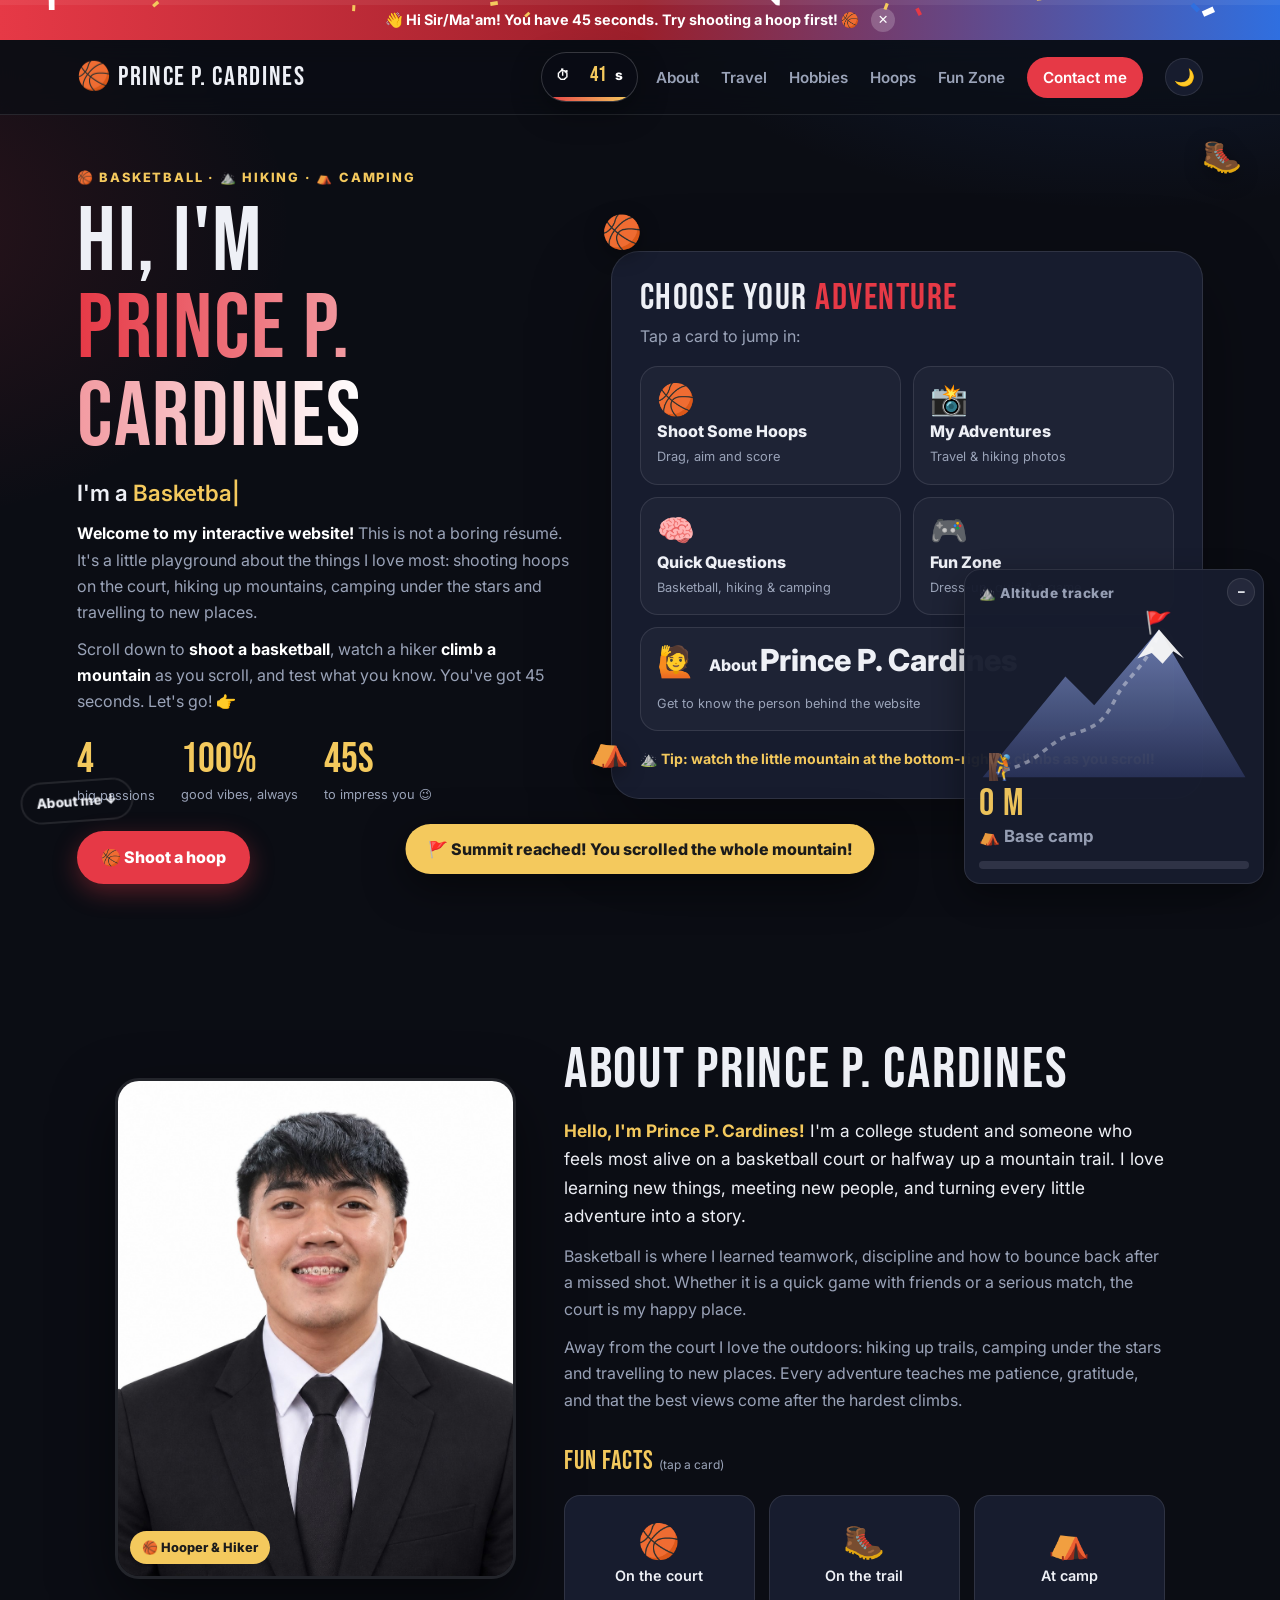
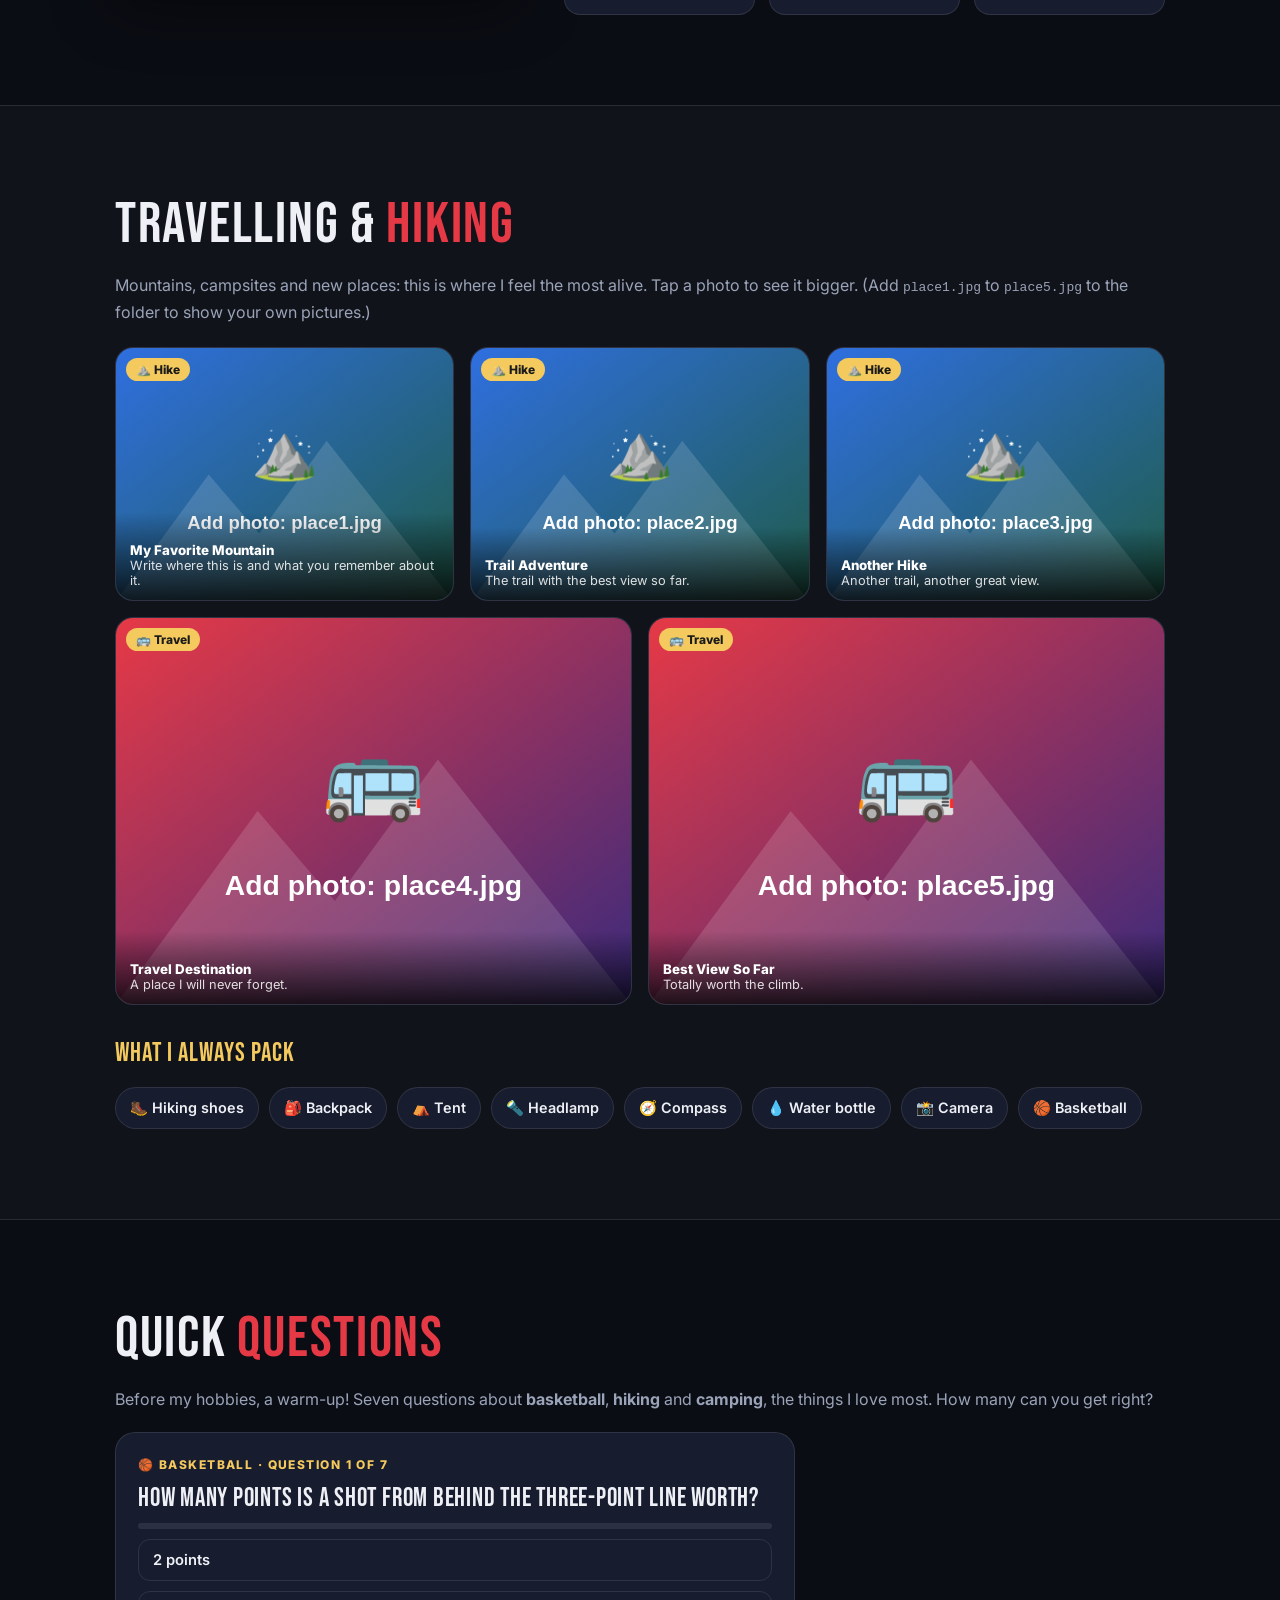
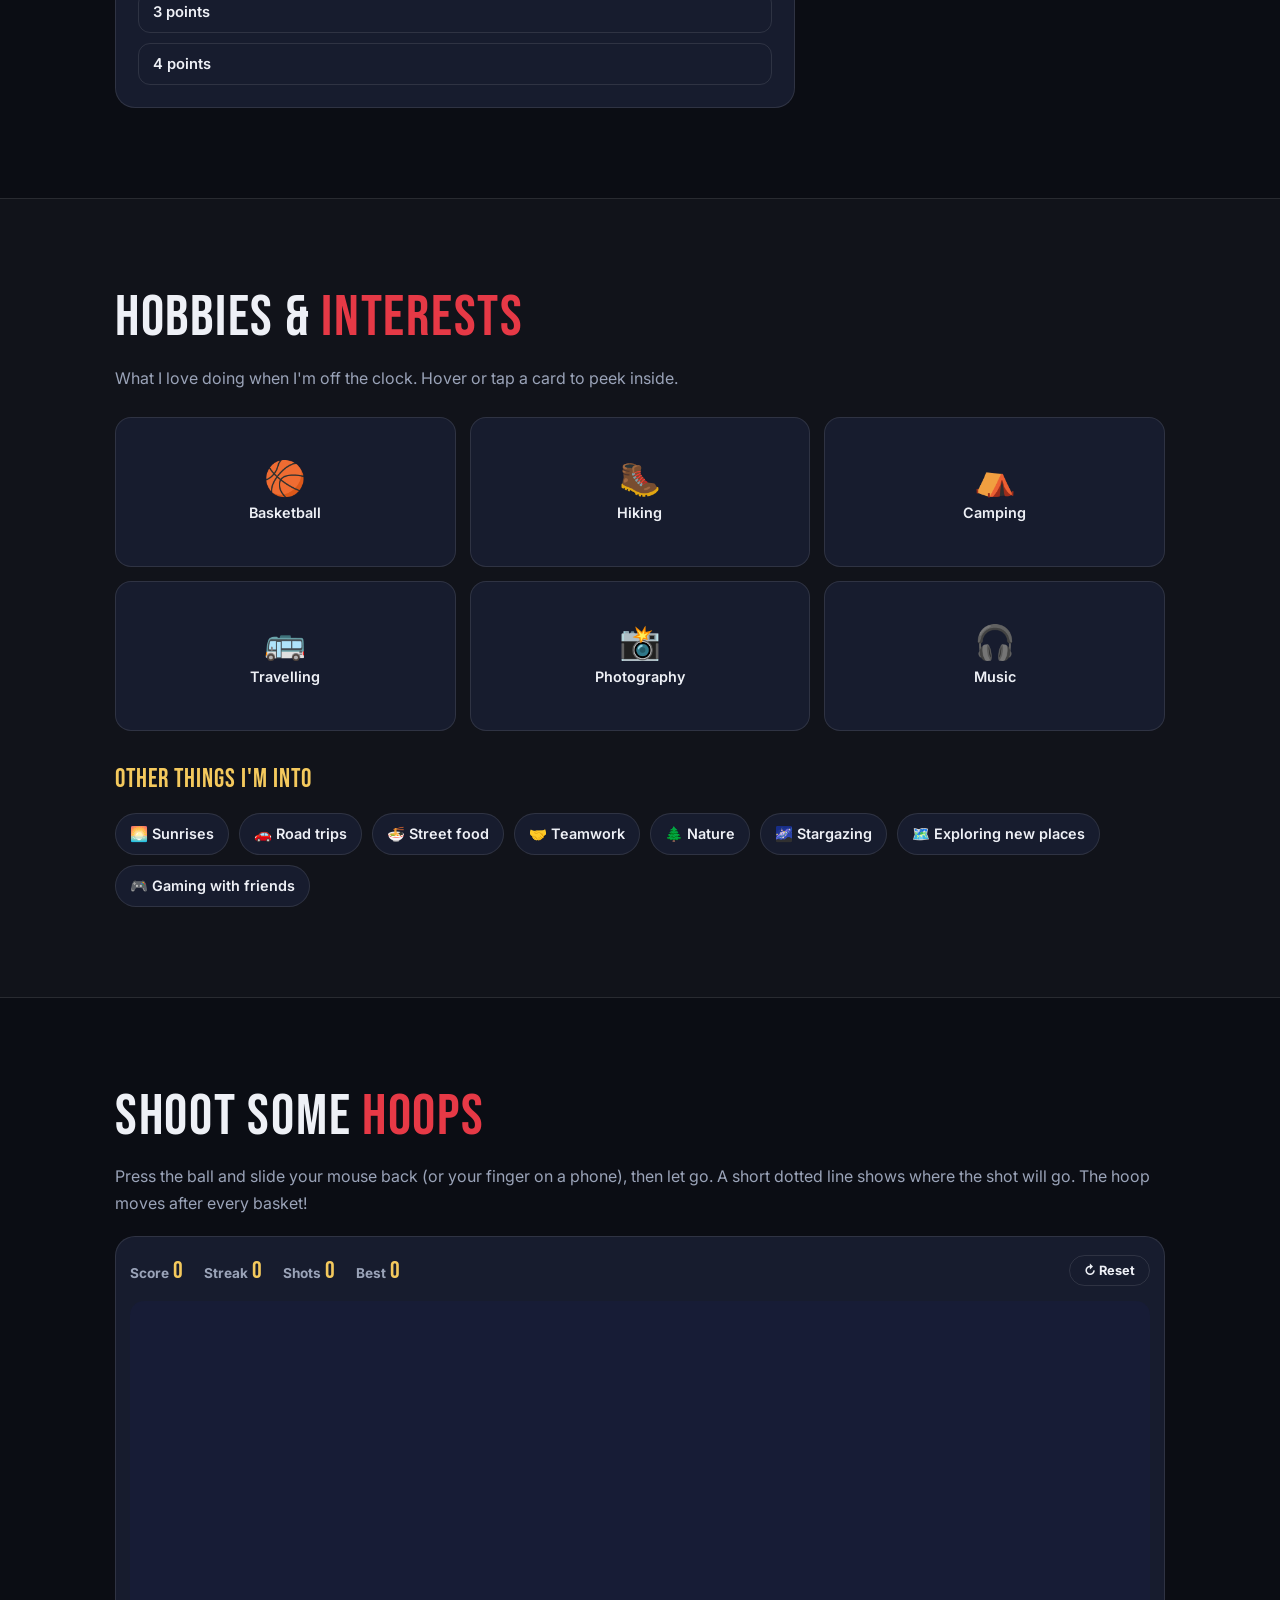
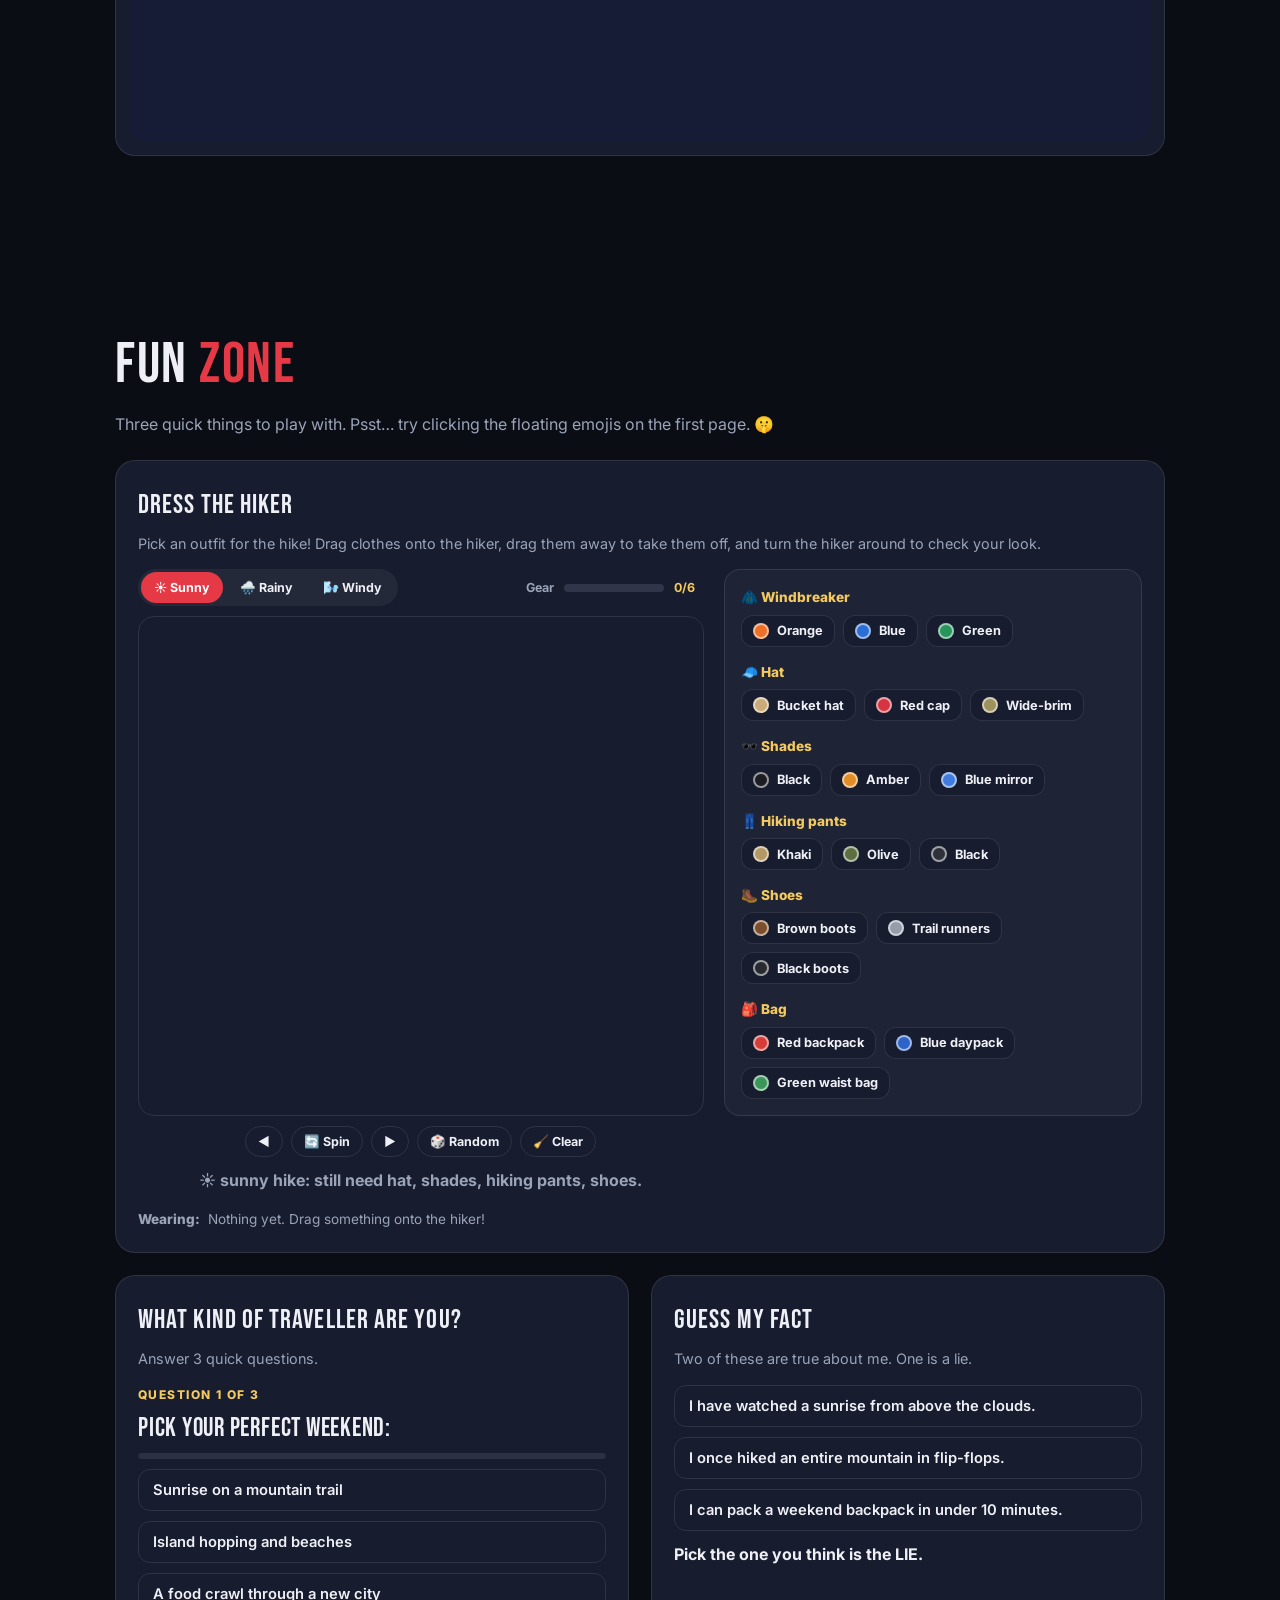
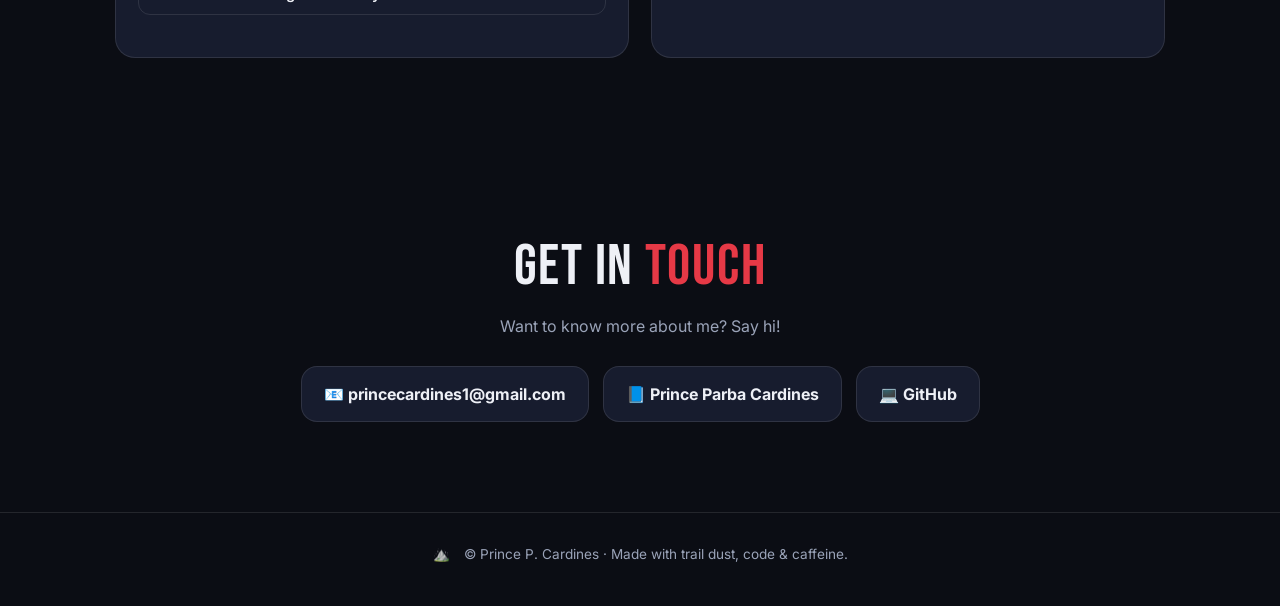
==== commit 010aa8b6: "Add files via upload" ====
--- a/hci3.html
+++ b/hci3.html
@@ -139,7 +139,7 @@
       <div class="flip big" tabindex="0"><div class="inner"><div class="face front"><span>🏀</span><p>Basketball</p></div><div class="face back"><p>My favorite way to recharge and play with friends. Try the hoop game below!</p></div></div></div>
       <div class="flip big" tabindex="0"><div class="inner"><div class="face front"><span>🥾</span><p>Hiking</p></div><div class="face back"><p>Chasing summits and sunrises. Watch the mountain climb as you scroll.</p></div></div></div>
       <div class="flip big" tabindex="0"><div class="inner"><div class="face front"><span>⛺</span><p>Camping</p></div><div class="face back"><p>Tents, campfires, stories and a sky full of stars.</p></div></div></div>
-      <div class="flip big" tabindex="0"><div class="inner"><div class="face front"><span>✈️</span><p>Travelling</p></div><div class="face back"><p>New places, new food, new people and new stories.</p></div></div></div>
+      <div class="flip big" tabindex="0"><div class="inner"><div class="face front"><span>🚌</span><p>Travelling</p></div><div class="face back"><p>New places, new food, new people and new stories.</p></div></div></div>
       <div class="flip big" tabindex="0"><div class="inner"><div class="face front"><span>📸</span><p>Photography</p></div><div class="face back"><p>Capturing the views from every trail and every trip.</p></div></div></div>
       <div class="flip big" tabindex="0"><div class="inner"><div class="face front"><span>🎧</span><p>Music</p></div><div class="face back"><p>Lo-fi and OPM keep every road trip and hike moving.</p></div></div></div>
     </div>
@@ -231,9 +231,9 @@
     <h2 class="title">Get in <span class="red">touch</span></h2>
     <p class="muted">Want to know more about me? Say hi!</p>
     <div class="contact-cards">
-      <a class="c-card" data-email href="#">📧 <span data-email-text>you@example.com</span></a>
-      <a class="c-card" data-facebook href="#" target="_blank" rel="noopener">📘 Facebook</a>
-      <a class="c-card" data-instagram href="#" target="_blank" rel="noopener">📷 Instagram</a>
+      <a class="c-card" data-email href="#">📧 <span data-email-text>princecardines1@gmail.com</span></a>
+      <a class="c-card" data-facebook href="#" target="_blank" rel="noopener">📘 Prince Parba Cardines</a>
+      <a class="c-card" data-github href="#" target="_blank" rel="noopener">💻 GitHub</a>
     </div>
   </div>
 </section>
@@ -249,7 +249,10 @@
   <figure><img id="lbImg" alt=""><figcaption id="lbCap"></figcaption></figure>
 </div>
 
-<div class="climb" id="climb" aria-hidden="true">
+<div class="climb" id="climb">
+  <button type="button" class="c-min" id="climbMin" aria-expanded="true" aria-label="Minimize altitude tracker">–</button>
+  <div class="c-title">⛰️ Altitude tracker</div>
+  <div class="c-body">
   <svg viewBox="0 0 150 96">
     <defs><linearGradient id="mtg" x1="0" y1="0" x2="0" y2="1"><stop offset="0" stop-color="#6c7db0"/><stop offset="1" stop-color="#2a3358"/></linearGradient></defs>
     <path d="M2 94 L48 38 L64 54 L100 12 L148 94Z" fill="url(#mtg)"/>
@@ -259,7 +262,9 @@
     <text x="100" y="12" font-size="12" text-anchor="middle">🚩</text>
     <text id="climbHiker" x="14" y="94" font-size="15" text-anchor="middle">🧗</text>
   </svg>
-  <div class="c-info"><b id="climbAlt">0 m</b><span id="climbLabel">⛺ Base camp</span></div>
+  <div class="c-info"><b id="climbAlt">0 m</b><span id="climbLabel" aria-live="off">⛺ Base camp</span></div>
+  <div class="c-bar"><i id="climbBar"></i></div>
+  </div>
 </div>
 
 <div class="toast" id="toast" role="status" aria-live="polite"></div>
--- a/hci3.css
+++ b/hci3.css
@@ -436,3 +436,20 @@
 .ghost{position:fixed;z-index:500;pointer-events:none;transform:translate(-50%,-120%) rotate(-4deg);padding:8px 14px;border-radius:99px;
   background:var(--card);color:var(--text);border:2px solid var(--gold);font-weight:800;font-size:.85rem;box-shadow:0 12px 30px rgba(0,0,0,.45)}
 @media (max-width:860px){.dress{grid-template-columns:1fr}}
+
+/* big altitude tracker: clearly visible, with a minimize button so the visitor stays in control */
+.climb{width:300px;padding:12px 14px 14px;opacity:0;pointer-events:none;right:16px;bottom:16px}
+.climb.show{opacity:.97;pointer-events:none}
+.climb .c-min{pointer-events:auto}
+.climb .c-title{font-weight:800;font-size:.85rem;color:var(--mute);letter-spacing:.04em;margin-bottom:4px;padding-right:34px}
+.climb b{font-size:2.4rem;line-height:1}
+.climb span{font-size:1.05rem}
+.climb .c-bar{height:8px;border-radius:99px;background:rgba(128,128,150,.25);margin-top:10px;overflow:hidden}
+.climb .c-bar i{display:block;height:100%;width:0;border-radius:99px;background:linear-gradient(90deg,var(--red),var(--gold))}
+.climb .c-min{position:absolute;top:8px;right:8px;width:28px;height:28px;border-radius:50%;border:1px solid var(--line);background:rgba(128,128,150,.15);color:var(--text);font-weight:800;line-height:1;cursor:pointer}
+.climb .c-min:hover{background:var(--red);color:#fff}
+.climb .c-min:focus-visible{outline:2px solid var(--gold);outline-offset:2px}
+.climb.min{width:auto;padding:6px}
+.climb.min .c-body,.climb.min .c-title{display:none}
+.climb.min .c-min{position:static}
+@media (max-width:700px){.climb{width:210px;right:8px;bottom:8px}.climb b{font-size:1.7rem}.climb span{font-size:.85rem}}
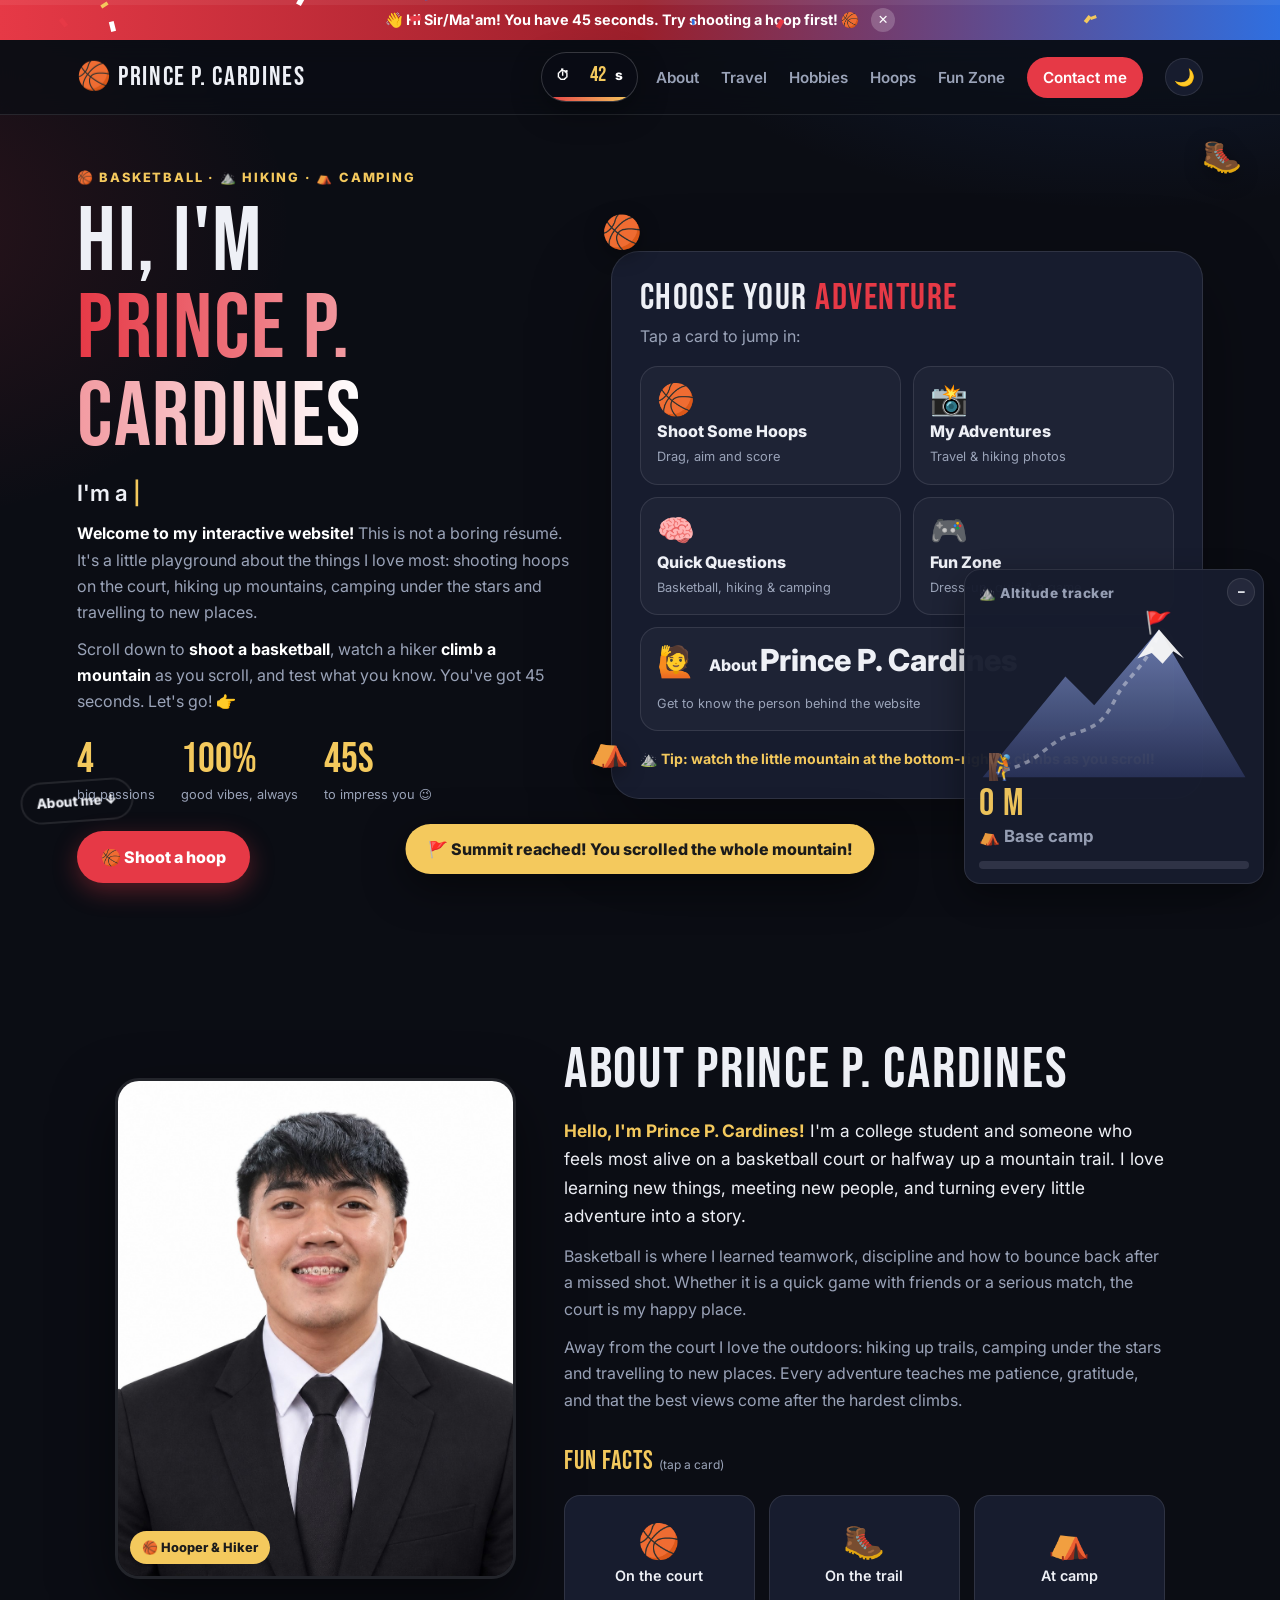
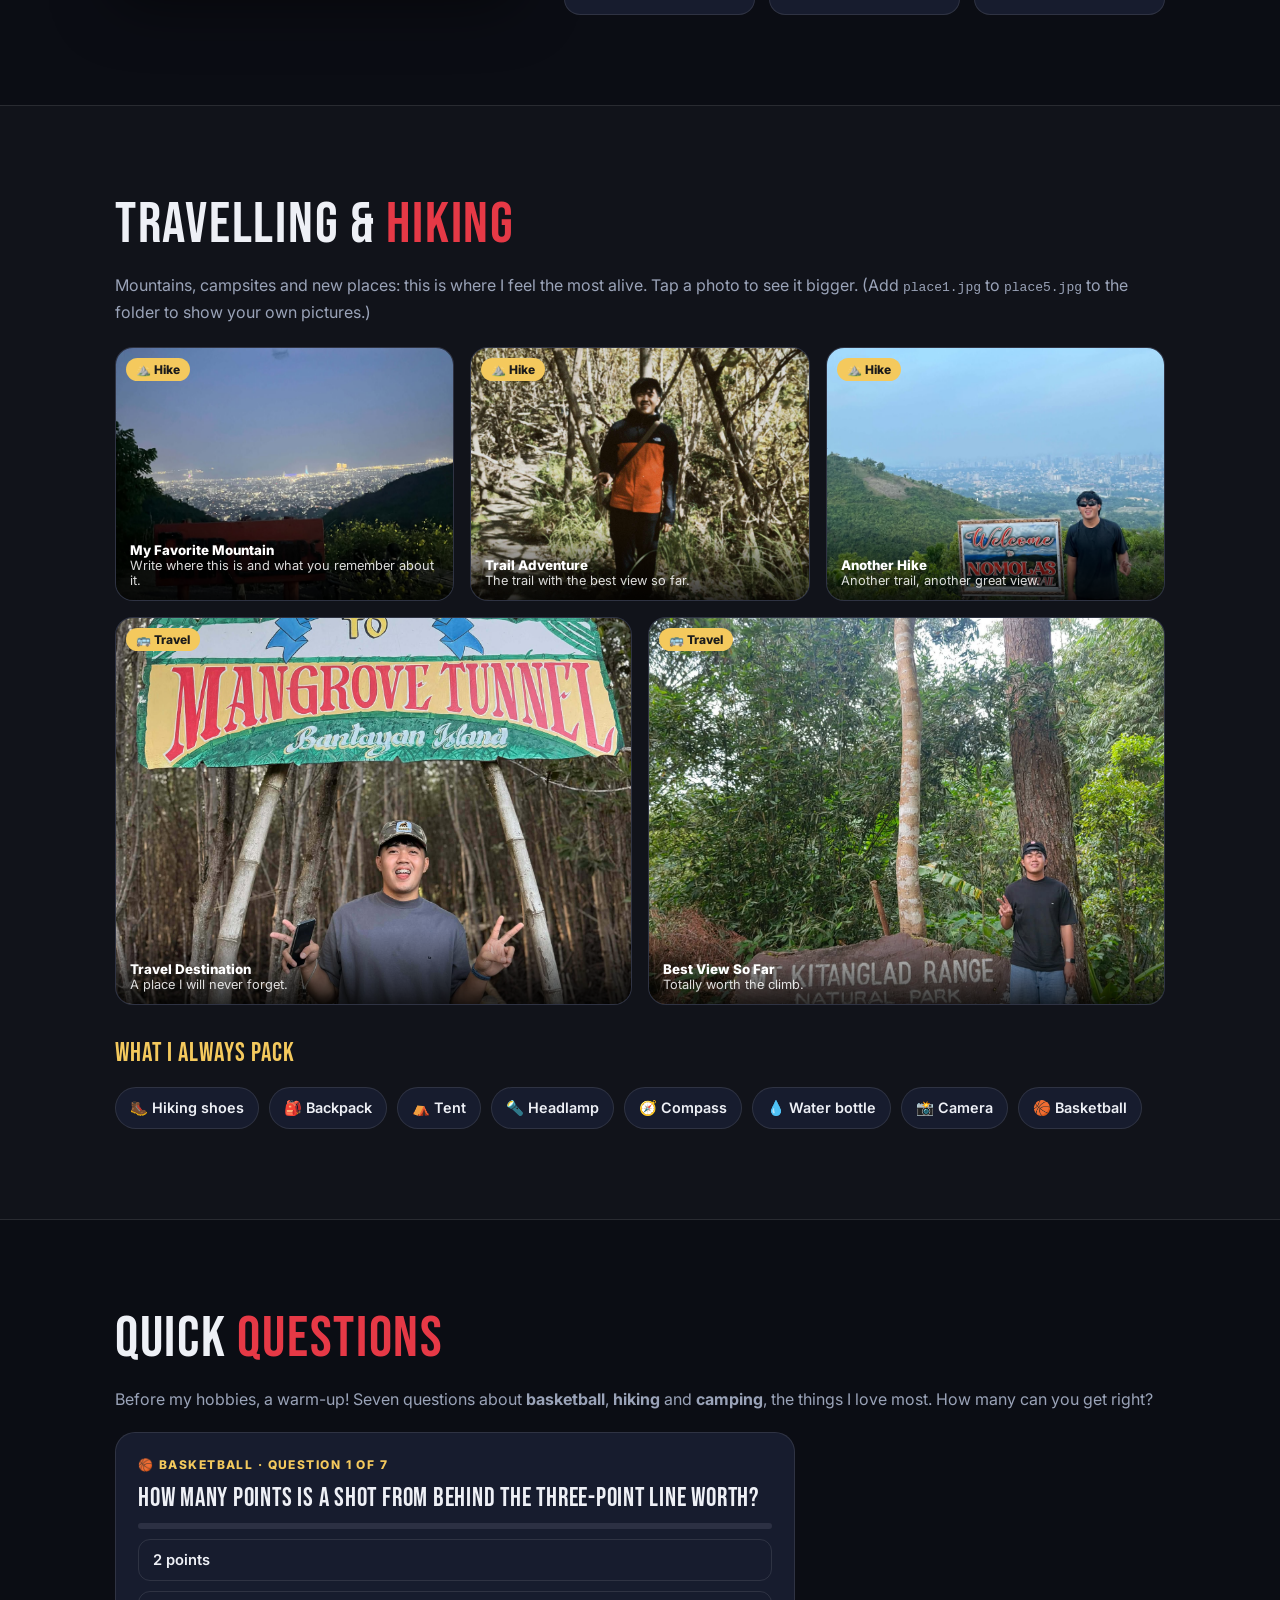
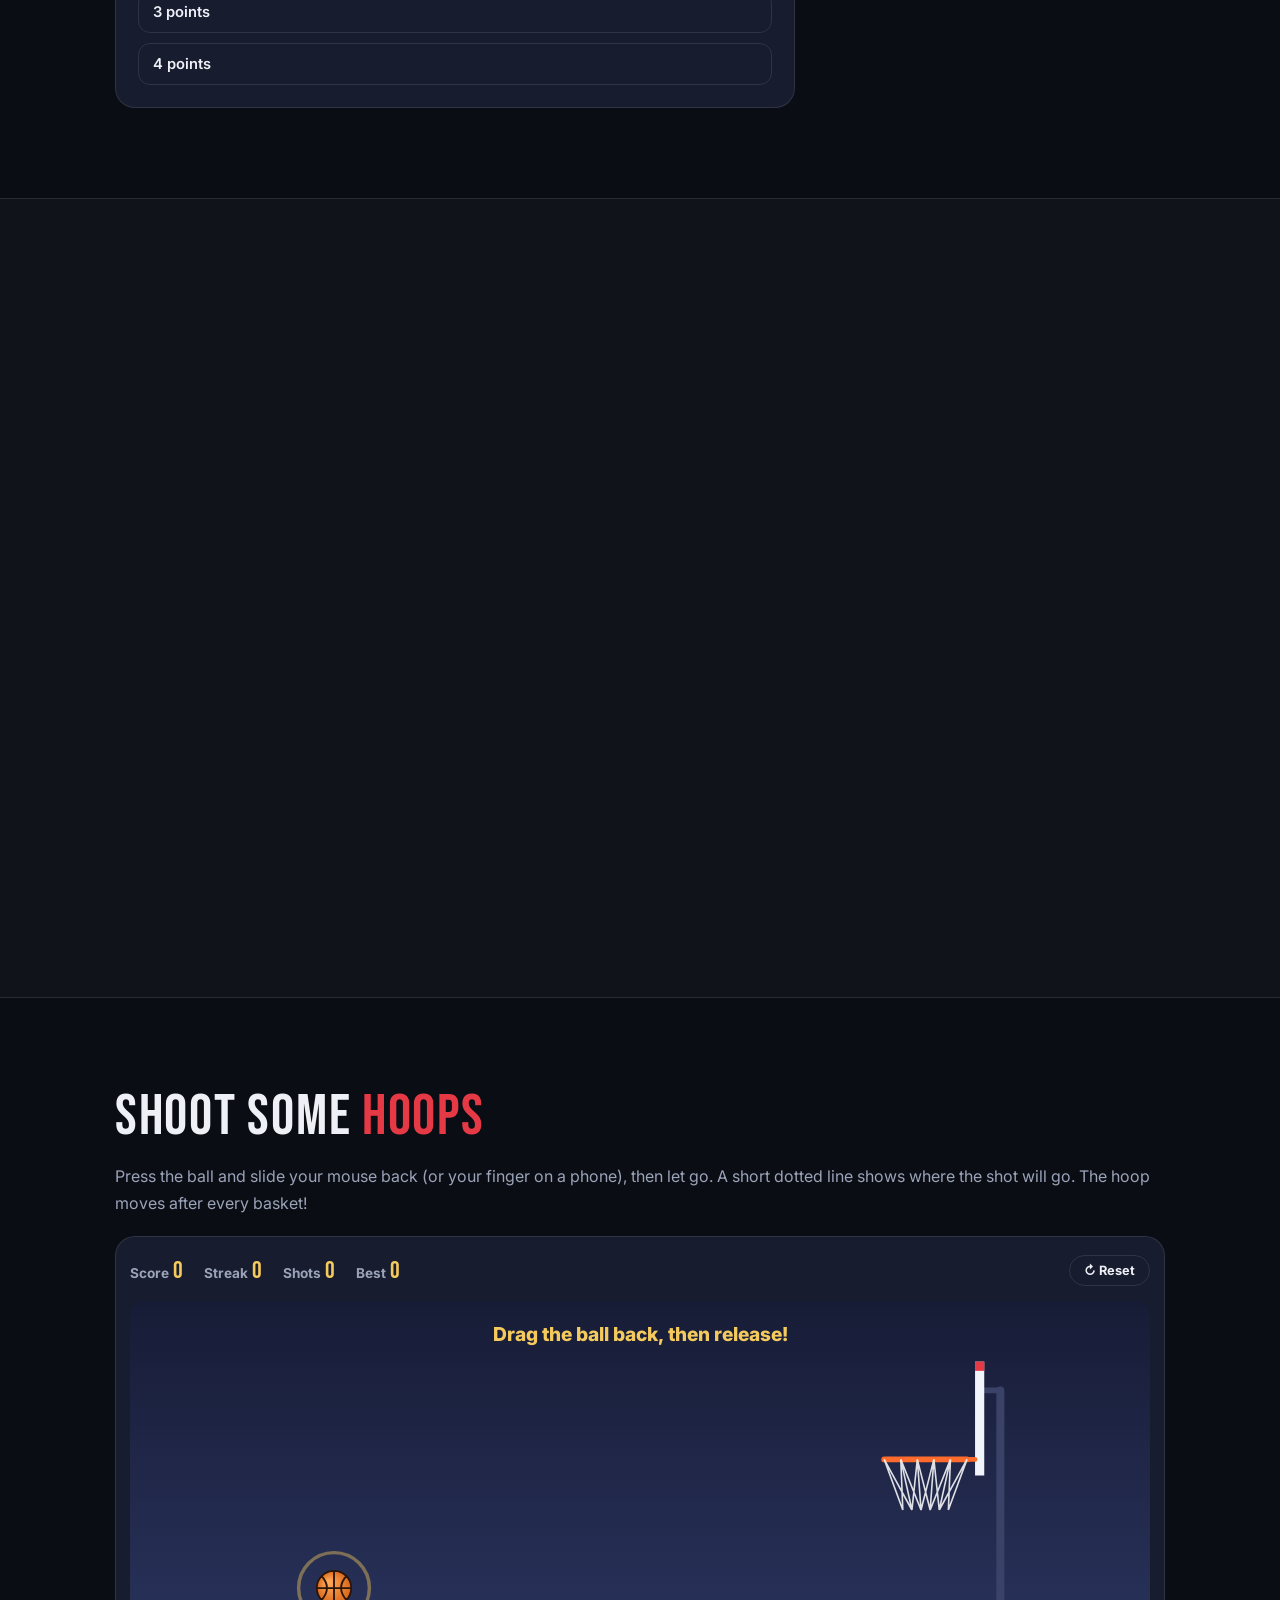
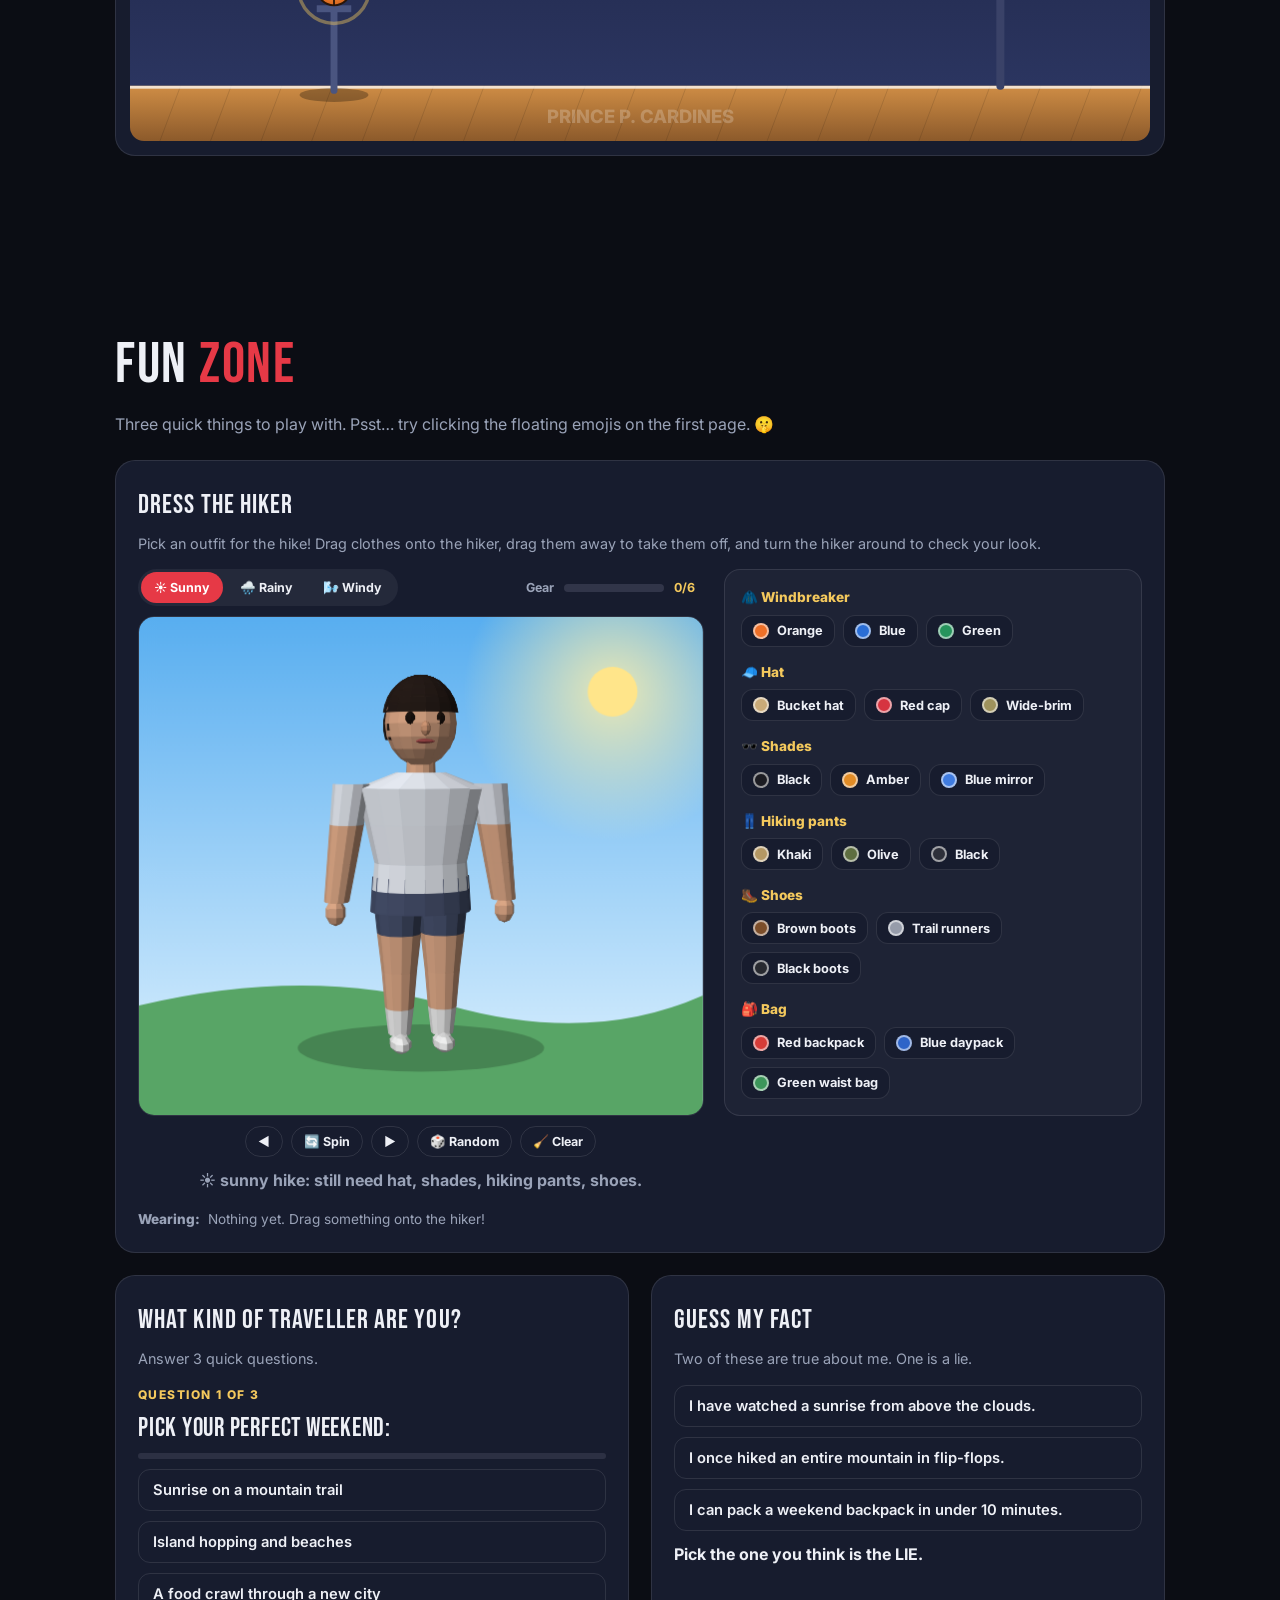
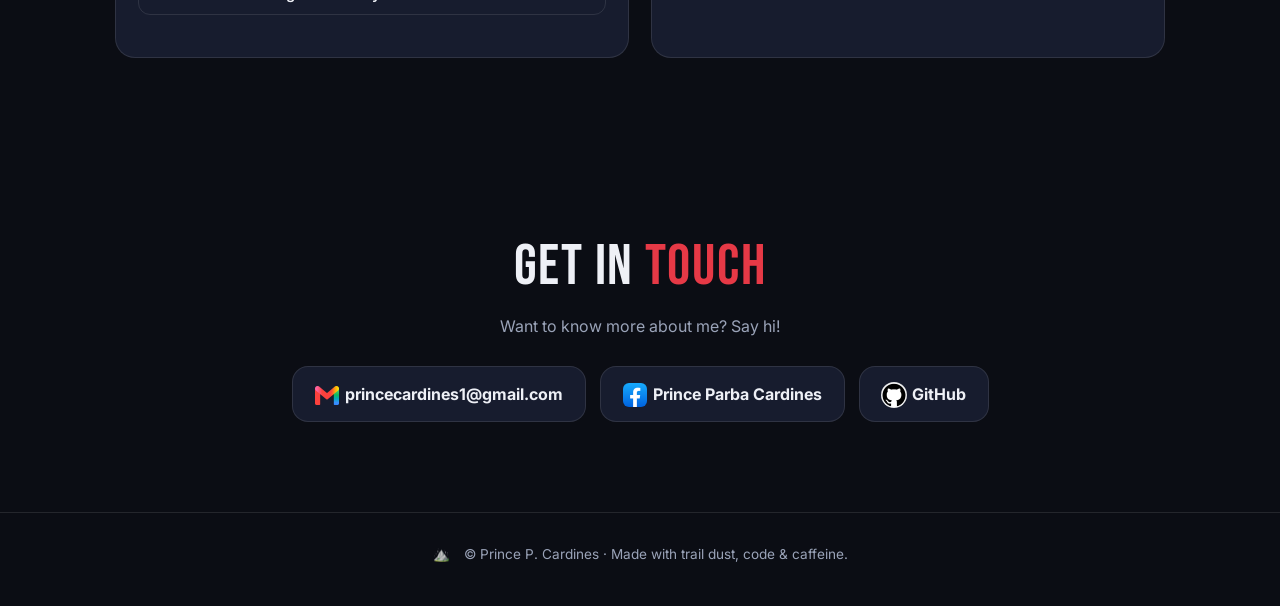
==== commit 07376ba2: "Add files via upload" ====
--- a/hci3.html
+++ b/hci3.html
@@ -231,9 +231,9 @@
     <h2 class="title">Get in <span class="red">touch</span></h2>
     <p class="muted">Want to know more about me? Say hi!</p>
     <div class="contact-cards">
-      <a class="c-card" data-email href="#">📧 <span data-email-text>princecardines1@gmail.com</span></a>
-      <a class="c-card" data-facebook href="#" target="_blank" rel="noopener">📘 Prince Parba Cardines</a>
-      <a class="c-card" data-github href="#" target="_blank" rel="noopener">💻 GitHub</a>
+      <a class="c-card" data-email href="#"><img class="gm-logo" src="[data-uri]" alt="" width="24" height="19"> <span data-email-text>princecardines1@gmail.com</span></a>
+      <a class="c-card" data-facebook href="#" target="_blank" rel="noopener"><img class="gm-logo fb-logo" src="[data-uri]" alt="" width="24" height="24"> Prince Parba Cardines</a>
+      <a class="c-card" data-github href="#" target="_blank" rel="noopener"><img class="gm-logo gh-logo" src="[data-uri]" alt="" width="24" height="24"> GitHub</a>
     </div>
   </div>
 </section>
--- a/hci3.css
+++ b/hci3.css
@@ -453,3 +453,8 @@
 .climb.min .c-body,.climb.min .c-title{display:none}
 .climb.min .c-min{position:static}
 @media (max-width:700px){.climb{width:210px;right:8px;bottom:8px}.climb b{font-size:1.7rem}.climb span{font-size:.85rem}}
+
+.gm-logo{width:24px;height:auto;vertical-align:middle;display:inline-block;margin-right:2px}
+.fb-logo{border-radius:6px}
+.climb.away{opacity:0!important;transform:translateY(18px)!important}
+.gh-logo{border-radius:50%;background:#fff;box-shadow:0 0 0 1px rgba(255,255,255,.9)}
